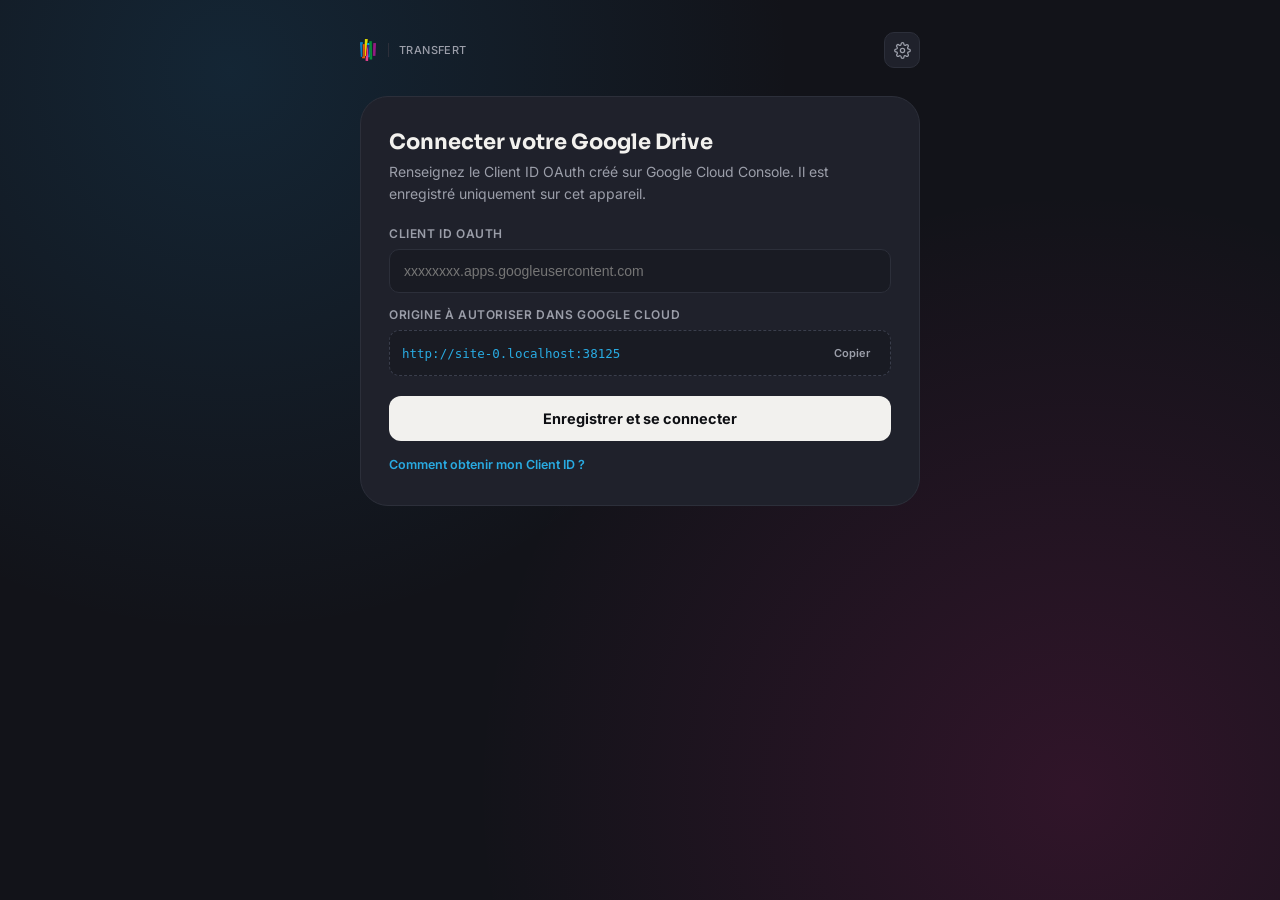
==== index.html @ 51f4dad7 "Rename estimprim-transfert.html to index.html" ====
<!DOCTYPE html>
<html lang="fr">
<head>
<meta charset="UTF-8">
<meta name="viewport" content="width=device-width, initial-scale=1.0">
<title>Transfert ESTIMPRIM</title>
<link rel="preconnect" href="https://fonts.googleapis.com">
<link href="https://fonts.googleapis.com/css2?family=Sora:wght@400;600;700;800&family=Inter:wght@400;500;600&display=swap" rel="stylesheet">
<script src="https://accounts.google.com/gsi/client" async defer></script>
<style>
  :root{
    --bg: #121319;
    --bg-soft: #191b23;
    --panel: #1f212b;
    --line: #2c2f3a;
    --text: #f2f1ee;
    --text-dim: #9b9ea9;
    --ink-blue: #1e88c7;
    --ink-orange: #e8720c;
    --ink-yellow: #e8d400;
    --ink-navy: #2b2e7a;
    --ink-green: #1e8449;
    --ink-cyan: #29abe2;
    --ink-pink: #e91e8c;
    --ink-purple: #8e1f8e;
    --radius-lg: 28px;
    --radius-md: 16px;
  }

  *{ box-sizing:border-box; }

  html,body{
    margin:0;
    min-height:100%;
    background:
      radial-gradient(circle at 18% 8%, rgba(30,136,199,0.16), transparent 42%),
      radial-gradient(circle at 84% 88%, rgba(233,30,140,0.14), transparent 45%),
      var(--bg);
    color:var(--text);
    font-family:'Inter', -apple-system, sans-serif;
    -webkit-font-smoothing:antialiased;
  }

  h1,h2,h3,.display{ font-family:'Sora', sans-serif; }

  button{ font-family:inherit; }

  ::selection{ background:var(--ink-cyan); color:#0b0b0f; }

  :focus-visible{
    outline:2px solid var(--ink-cyan);
    outline-offset:3px;
    border-radius:6px;
  }

  .wrap{
    min-height:100vh;
    display:flex;
    flex-direction:column;
    align-items:center;
    padding:32px 20px 60px;
  }

  .topbar{
    width:100%;
    max-width:560px;
    display:flex;
    align-items:center;
    justify-content:space-between;
    margin-bottom:28px;
  }

  .brand{
    display:flex;
    align-items:center;
    gap:10px;
    font-family:'Sora', sans-serif;
    font-weight:700;
    font-size:15px;
    letter-spacing:0.02em;
    color:var(--text);
  }
  .brand img{ height:22px; width:auto; display:block; }
  .brand .tag{
    font-family:'Inter', sans-serif;
    font-weight:500;
    font-size:11px;
    color:var(--text-dim);
    letter-spacing:0.04em;
    text-transform:uppercase;
    border-left:1px solid var(--line);
    padding-left:10px;
    margin-left:2px;
  }

  .iconbtn{
    background:var(--panel);
    border:1px solid var(--line);
    color:var(--text-dim);
    width:36px;
    height:36px;
    border-radius:10px;
    display:flex;
    align-items:center;
    justify-content:center;
    cursor:pointer;
    transition:border-color .15s, color .15s;
  }
  .iconbtn:hover{ color:var(--text); border-color:#454957; }
  .iconbtn svg{ width:17px; height:17px; }

  .screen{
    width:100%;
    max-width:560px;
    display:none;
    flex-direction:column;
    align-items:center;
    animation:rise .45s ease both;
  }
  .screen.active{ display:flex; }

  @keyframes rise{
    from{ opacity:0; transform:translateY(10px); }
    to{ opacity:1; transform:translateY(0); }
  }

  /* ---------- Setup screen ---------- */
  .setup-card{
    width:100%;
    background:var(--panel);
    border:1px solid var(--line);
    border-radius:var(--radius-lg);
    padding:32px 28px;
  }
  .setup-card h1{
    font-size:21px;
    margin:0 0 6px;
    font-weight:700;
  }
  .setup-card p{
    color:var(--text-dim);
    font-size:14px;
    line-height:1.55;
    margin:0 0 22px;
  }
  .field-label{
    display:block;
    font-size:12px;
    font-weight:600;
    color:var(--text-dim);
    text-transform:uppercase;
    letter-spacing:0.05em;
    margin-bottom:8px;
  }
  .field-input{
    width:100%;
    background:var(--bg-soft);
    border:1px solid var(--line);
    color:var(--text);
    font-size:14px;
    padding:13px 14px;
    border-radius:10px;
    margin-bottom:14px;
  }
  .origin-box{
    display:flex;
    align-items:center;
    gap:8px;
    background:var(--bg-soft);
    border:1px dashed #3a3e4c;
    border-radius:10px;
    padding:11px 12px;
    margin-bottom:20px;
  }
  .origin-box code{
    flex:1;
    font-size:12.5px;
    color:var(--ink-cyan);
    overflow-x:auto;
    white-space:nowrap;
  }
  .origin-box button{
    background:none;
    border:none;
    color:var(--text-dim);
    cursor:pointer;
    font-size:11px;
    font-weight:600;
    padding:4px 8px;
  }
  .origin-box button:hover{ color:var(--text); }

  .btn-primary{
    width:100%;
    background:var(--text);
    color:#0e0f13;
    border:none;
    padding:14px 18px;
    border-radius:12px;
    font-size:14.5px;
    font-weight:700;
    cursor:pointer;
    transition:opacity .15s, transform .15s;
  }
  .btn-primary:hover{ opacity:.88; }
  .btn-primary:active{ transform:scale(0.98); }
  .btn-primary:disabled{ opacity:.4; cursor:not-allowed; }

  .helper-toggle{
    background:none;
    border:none;
    color:var(--ink-cyan);
    font-size:12.5px;
    font-weight:600;
    cursor:pointer;
    padding:0;
    margin-top:16px;
  }

  .steps{
    margin-top:16px;
    padding-top:16px;
    border-top:1px solid var(--line);
    display:none;
  }
  .steps.open{ display:block; }
  .steps ol{ margin:0; padding-left:18px; }
  .steps li{
    font-size:13px;
    color:var(--text-dim);
    line-height:1.6;
    margin-bottom:10px;
  }
  .steps li b{ color:var(--text); }
  .steps a{ color:var(--ink-cyan); }

  /* ---------- App screen ---------- */
  .app-top{
    width:100%;
    display:flex;
    justify-content:flex-end;
    margin-bottom:6px;
  }
  .account-chip{
    font-size:12px;
    color:var(--text-dim);
    display:flex;
    align-items:center;
    gap:8px;
  }
  .account-chip button{
    background:none;
    border:none;
    color:#6d707c;
    text-decoration:underline;
    cursor:pointer;
    font-size:12px;
  }
  .account-chip button:hover{ color:var(--text); }

  .stage{
    display:flex;
    flex-direction:column;
    align-items:center;
    width:100%;
    padding:26px 0 8px;
  }

  .ring-wrap{
    --progress: 0;
    position:relative;
    width:228px;
    height:228px;
    margin-bottom:26px;
  }

  .ring-track, .ring-fill{
    position:absolute;
    inset:0;
    border-radius:50%;
    background: conic-gradient(from -90deg,
      var(--ink-blue) 0deg, var(--ink-orange) 45deg, var(--ink-yellow) 90deg,
      var(--ink-navy) 135deg, var(--ink-green) 180deg, var(--ink-cyan) 225deg,
      var(--ink-pink) 270deg, var(--ink-purple) 315deg, var(--ink-blue) 360deg);
  }
  .ring-track{ opacity:0.13; }
  .ring-fill{
    -webkit-mask-image: conic-gradient(from -90deg, #000 calc(var(--progress) * 3.6deg), transparent calc(var(--progress) * 3.6deg));
            mask-image: conic-gradient(from -90deg, #000 calc(var(--progress) * 3.6deg), transparent calc(var(--progress) * 3.6deg));
    transition: --progress .25s linear;
  }
  @property --progress{
    syntax: '<number>';
    inherits: true;
    initial-value: 0;
  }

  .drop-circle{
    position:absolute;
    inset:14px;
    border-radius:50%;
    background:#ffffff;
    display:flex;
    flex-direction:column;
    align-items:center;
    justify-content:center;
    cursor:pointer;
    box-shadow: 0 10px 34px rgba(0,0,0,0.35), inset 0 0 0 1px rgba(0,0,0,0.04);
    transition: transform .18s ease;
  }
  .drop-circle:hover{ transform:scale(1.015); }
  .drop-circle.dragover{ transform:scale(1.04); }
  .drop-circle img{
    width:58%;
    max-width:120px;
    height:auto;
    display:block;
    pointer-events:none;
  }
  .drop-hint{
    margin-top:10px;
    font-size:10.5px;
    font-weight:600;
    letter-spacing:0.04em;
    text-transform:uppercase;
    color:#9a9a9a;
    pointer-events:none;
  }

  .pct-badge{
    position:absolute;
    bottom:8px;
    right:8px;
    background:var(--bg);
    border:3px solid var(--panel);
    color:var(--text);
    font-family:'Sora', sans-serif;
    font-weight:700;
    font-size:13px;
    width:46px;
    height:46px;
    border-radius:50%;
    display:none;
    align-items:center;
    justify-content:center;
  }
  .stage.uploading .pct-badge{ display:flex; }

  .check-badge{
    position:absolute;
    bottom:8px;
    right:8px;
    background:var(--ink-green);
    border:3px solid var(--panel);
    width:46px;
    height:46px;
    border-radius:50%;
    display:none;
    align-items:center;
    justify-content:center;
  }
  .check-badge svg{ width:20px; height:20px; }
  .stage.done .check-badge{ display:flex; }

  input[type=file]{ display:none; }

  .stage-title{
    font-size:19px;
    font-weight:700;
    margin:0 0 6px;
    text-align:center;
  }
  .stage-sub{
    font-size:13.5px;
    color:var(--text-dim);
    text-align:center;
    margin:0 0 4px;
    max-width:380px;
    line-height:1.5;
  }

  .filelist{
    width:100%;
    margin-top:18px;
    display:flex;
    flex-direction:column;
    gap:6px;
  }
  .filelist .row{
    display:flex;
    align-items:center;
    justify-content:space-between;
    background:var(--panel);
    border:1px solid var(--line);
    border-radius:10px;
    padding:9px 13px;
    font-size:12.5px;
  }
  .filelist .row .name{
    color:var(--text);
    overflow:hidden;
    text-overflow:ellipsis;
    white-space:nowrap;
    max-width:70%;
  }
  .filelist .row .size{ color:var(--text-dim); }
  .filelist .row .status{ color:var(--ink-cyan); font-weight:600; font-size:11px; }
  .filelist .row.ok .status{ color:var(--ink-green); }

  /* result */
  .result-card{
    width:100%;
    background:var(--panel);
    border:1px solid var(--line);
    border-radius:var(--radius-lg);
    padding:22px;
    margin-top:22px;
  }
  .link-row{
    display:flex;
    gap:8px;
    margin-top:14px;
  }
  .link-row input{
    flex:1;
    background:var(--bg-soft);
    border:1px solid var(--line);
    color:var(--text);
    font-size:12.5px;
    padding:11px 12px;
    border-radius:10px;
  }
  .link-row button{
    background:var(--text);
    color:#0e0f13;
    border:none;
    padding:0 18px;
    border-radius:10px;
    font-weight:700;
    font-size:12.5px;
    cursor:pointer;
    white-space:nowrap;
  }
  .link-row button:hover{ opacity:.88; }

  .again-btn{
    margin-top:18px;
    width:100%;
    background:none;
    border:1px solid var(--line);
    color:var(--text);
    padding:13px;
    border-radius:12px;
    font-size:13.5px;
    font-weight:600;
    cursor:pointer;
  }
  .again-btn:hover{ border-color:#454957; }

  /* history */
  .history{
    width:100%;
    margin-top:30px;
  }
  .history h3{
    font-size:11px;
    text-transform:uppercase;
    letter-spacing:0.06em;
    color:var(--text-dim);
    font-weight:600;
    margin:0 0 10px;
  }
  .history .row{
    display:flex;
    align-items:center;
    justify-content:space-between;
    padding:10px 0;
    border-top:1px solid var(--line);
    font-size:12.5px;
    gap:10px;
  }
  .history .row .meta{ color:var(--text-dim); font-size:11px; }
  .history .row a{
    color:var(--ink-cyan);
    text-decoration:none;
    font-weight:600;
    font-size:12px;
    flex-shrink:0;
  }
  .history .row a:hover{ text-decoration:underline; }
  .history .row .hname{
    overflow:hidden;
    text-overflow:ellipsis;
    white-space:nowrap;
  }

  .status-line{
    display:flex;
    align-items:center;
    gap:8px;
    font-size:12.5px;
    color:var(--text-dim);
    margin-top:14px;
  }
  .status-line .dot{
    width:6px; height:6px; border-radius:50%;
    background:var(--ink-orange);
    animation:pulse 1.1s ease-in-out infinite;
  }
  @keyframes pulse{ 0%,100%{opacity:.3;} 50%{opacity:1;} }

  .error-box{
    width:100%;
    background:rgba(233,30,140,0.08);
    border:1px solid rgba(233,30,140,0.35);
    color:#ff9fce;
    font-size:12.5px;
    padding:12px 14px;
    border-radius:10px;
    margin-top:14px;
    line-height:1.5;
    display:none;
  }
  .error-box.show{ display:block; }

  @media (max-width: 420px){
    .ring-wrap{ width:190px; height:190px; }
  }

  @media (prefers-reduced-motion: reduce){
    *{ animation-duration:0.001ms !important; transition-duration:0.001ms !important; }
  }
</style>
</head>
<body>

<div class="wrap">

  <div class="topbar">
    <div class="brand">
      <img src="[data-uri]" alt="estIMPRIM">
      <span class="tag">Transfert</span>
    </div>
    <button class="iconbtn" id="settingsBtn" title="Réglages" aria-label="Réglages">
      <svg viewBox="0 0 24 24" fill="none" stroke="currentColor" stroke-width="1.8"><circle cx="12" cy="12" r="3"/><path d="M19.4 15a1.65 1.65 0 0 0 .33 1.82l.06.06a2 2 0 1 1-2.83 2.83l-.06-.06a1.65 1.65 0 0 0-1.82-.33 1.65 1.65 0 0 0-1 1.51V21a2 2 0 0 1-4 0v-.09A1.65 1.65 0 0 0 9 19.4a1.65 1.65 0 0 0-1.82.33l-.06.06a2 2 0 1 1-2.83-2.83l.06-.06a1.65 1.65 0 0 0 .33-1.82 1.65 1.65 0 0 0-1.51-1H3a2 2 0 0 1 0-4h.09A1.65 1.65 0 0 0 4.6 9a1.65 1.65 0 0 0-.33-1.82l-.06-.06a2 2 0 1 1 2.83-2.83l.06.06a1.65 1.65 0 0 0 1.82.33H9a1.65 1.65 0 0 0 1-1.51V3a2 2 0 0 1 4 0v.09a1.65 1.65 0 0 0 1 1.51 1.65 1.65 0 0 0 1.82-.33l.06-.06a2 2 0 1 1 2.83 2.83l-.06.06a1.65 1.65 0 0 0-.33 1.82V9a1.65 1.65 0 0 0 1.51 1H21a2 2 0 0 1 0 4h-.09a1.65 1.65 0 0 0-1.51 1z"/></svg>
    </button>
  </div>

  <!-- SETUP SCREEN -->
  <div class="screen" id="setupScreen">
    <div class="setup-card">
      <h1>Connecter votre Google Drive</h1>
      <p>Renseignez le Client ID OAuth créé sur Google Cloud Console. Il est enregistré uniquement sur cet appareil.</p>

      <label class="field-label" for="clientIdInput">Client ID OAuth</label>
      <input class="field-input" id="clientIdInput" type="text" placeholder="xxxxxxxx.apps.googleusercontent.com" autocomplete="off" spellcheck="false">

      <label class="field-label">Origine à autoriser dans Google Cloud</label>
      <div class="origin-box">
        <code id="originCode">—</code>
        <button id="copyOrigin" type="button">Copier</button>
      </div>

      <button class="btn-primary" id="saveClientId">Enregistrer et se connecter</button>
      <div class="error-box" id="setupError"></div>

      <button class="helper-toggle" id="toggleSteps">Comment obtenir mon Client ID ?</button>
      <div class="steps" id="stepsBox">
        <ol>
          <li><b>Créer un projet</b> — sur <a href="https://console.cloud.google.com" target="_blank" rel="noopener">console.cloud.google.com</a>, nouveau projet.</li>
          <li><b>Activer l'API</b> — API et services → Bibliothèque → « Google Drive API » → Activer.</li>
          <li><b>Écran de consentement OAuth</b> — Externe, votre nom et email, ajoutez votre adresse en utilisateur test.</li>
          <li><b>Identifiants</b> — Créer des identifiants → ID client OAuth → Application Web → collez l'origine ci-dessus dans « Origines JavaScript autorisées ».</li>
          <li><b>Copier le Client ID</b> obtenu et le coller ci-dessus.</li>
        </ol>
      </div>
    </div>
  </div>

  <!-- APP SCREEN -->
  <div class="screen" id="appScreen">
    <div class="app-top">
      <div class="account-chip">
        <span id="accountEmail">Connecté</span>
        <button id="disconnectBtn" type="button">changer de compte</button>
      </div>
    </div>

    <div class="stage" id="stage">
      <div class="ring-wrap" id="ringWrap">
        <div class="ring-track"></div>
        <div class="ring-fill" id="ringFill"></div>
        <div class="drop-circle" id="dropCircle" tabindex="0" role="button" aria-label="Déposer ou choisir des fichiers à transférer">
          <img src="[data-uri]" alt="">
          <div class="drop-hint" id="dropHint">Déposer des fichiers</div>
        </div>
        <div class="pct-badge" id="pctBadge">0%</div>
        <div class="check-badge" id="checkBadge">
          <svg viewBox="0 0 24 24" fill="none" stroke="white" stroke-width="3" stroke-linecap="round" stroke-linejoin="round"><polyline points="20 6 9 17 4 12"/></svg>
        </div>
      </div>
      <input type="file" id="fileInput" multiple>

      <h1 class="stage-title" id="stageTitle">Envoyer des fichiers</h1>
      <p class="stage-sub" id="stageSub">Glissez vos fichiers sur le cercle, ou cliquez pour les choisir. Ils partent directement sur votre Drive.</p>

      <div class="status-line" id="statusLine" style="display:none;">
        <span class="dot"></span><span id="statusText">Préparation du dossier de transfert…</span>
      </div>

      <div class="filelist" id="fileList"></div>
      <div class="error-box" id="appError"></div>

      <div class="result-card" id="resultCard" style="display:none;">
        <div class="field-label">Lien à partager</div>
        <div class="link-row">
          <input type="text" id="resultLink" readonly>
          <button id="copyLink" type="button">Copier</button>
        </div>
      </div>

      <button class="again-btn" id="againBtn" style="display:none;">Nouveau transfert</button>
    </div>

    <div class="history" id="history" style="display:none;">
      <h3>Transferts récents</h3>
      <div id="historyList"></div>
    </div>
  </div>

</div>

<script>
(function(){
  "use strict";

  const SCOPE = "https://www.googleapis.com/auth/drive.file";
  const STORAGE_KEY_CLIENT = "estimprim-client-id";
  const STORAGE_KEY_ROOT_FOLDER = "estimprim-root-folder-id";
  const HISTORY_PREFIX = "estimprim-transfer:";

  let clientId = null;
  let tokenClient = null;
  let accessToken = null;
  let rootFolderId = null;
  let currentFiles = [];

  const el = (id) => document.getElementById(id);

  const setupScreen = el("setupScreen");
  const appScreen = el("appScreen");
  const clientIdInput = el("clientIdInput");
  const originCode = el("originCode");
  const setupError = el("setupError");
  const stage = el("stage");
  const dropCircle = el("dropCircle");
  const fileInput = el("fileInput");
  const ringFill = el("ringFill");
  const pctBadge = el("pctBadge");
  const checkBadge = el("checkBadge");
  const stageTitle = el("stageTitle");
  const stageSub = el("stageSub");
  const statusLine = el("statusLine");
  const statusText = el("statusText");
  const fileListEl = el("fileList");
  const appError = el("appError");
  const resultCard = el("resultCard");
  const resultLink = el("resultLink");
  const againBtn = el("againBtn");
  const historyBox = el("history");
  const historyList = el("historyList");
  const accountEmail = el("accountEmail");

  originCode.textContent = window.location.origin;

  el("copyOrigin").addEventListener("click", () => {
    navigator.clipboard.writeText(window.location.origin).catch(()=>{});
    el("copyOrigin").textContent = "Copié";
    setTimeout(()=> el("copyOrigin").textContent = "Copier", 1400);
  });

  el("toggleSteps").addEventListener("click", () => {
    el("stepsBox").classList.toggle("open");
  });

  el("settingsBtn").addEventListener("click", () => {
    showSetup(true);
  });

  function showSetup(prefill){
    appScreen.classList.remove("active");
    setupScreen.classList.add("active");
    if (prefill && clientId) clientIdInput.value = clientId;
  }

  function showApp(){
    setupScreen.classList.remove("active");
    appScreen.classList.add("active");
  }

  function showSetupError(msg){
    setupError.textContent = msg;
    setupError.classList.add("show");
  }
  function showAppError(msg){
    appError.textContent = msg;
    appError.classList.add("show");
  }
  function clearAppError(){
    appError.classList.remove("show");
    appError.textContent = "";
  }

  // ---------- storage helpers ----------
  async function loadClientId(){
    try{
      const res = await window.storage.get(STORAGE_KEY_CLIENT, false);
      return res ? res.value : null;
    }catch(e){ return null; }
  }
  async function saveClientId(id){
    try{ await window.storage.set(STORAGE_KEY_CLIENT, id, false); }catch(e){}
  }
  async function loadRootFolderId(){
    try{
      const res = await window.storage.get(STORAGE_KEY_ROOT_FOLDER, false);
      return res ? res.value : null;
    }catch(e){ return null; }
  }
  async function saveRootFolderId(id){
    try{ await window.storage.set(STORAGE_KEY_ROOT_FOLDER, id, false); }catch(e){}
  }
  async function saveHistoryEntry(entry){
    try{
      const key = HISTORY_PREFIX + Date.now();
      await window.storage.set(key, JSON.stringify(entry), false);
    }catch(e){}
  }
  async function loadHistory(){
    try{
      const res = await window.storage.list(HISTORY_PREFIX, false);
      if (!res || !res.keys || !res.keys.length) return [];
      const keys = res.keys.slice().sort().reverse().slice(0, 6);
      const items = [];
      for (const k of keys){
        try{
          const r = await window.storage.get(k, false);
          if (r) items.push(JSON.parse(r.value));
        }catch(e){}
      }
      return items;
    }catch(e){ return []; }
  }

  function renderHistory(items){
    if (!items.length){ historyBox.style.display = "none"; return; }
    historyBox.style.display = "block";
    historyList.innerHTML = "";
    items.forEach(item => {
      const row = document.createElement("div");
      row.className = "row";
      row.innerHTML = `
        <div class="hname">
          <div>${escapeHtml(item.label || "Transfert")}</div>
          <div class="meta">${escapeHtml(item.date || "")} · ${item.count || 0} fichier(s)</div>
        </div>
        <a href="${escapeAttr(item.link)}" target="_blank" rel="noopener">Ouvrir</a>
      `;
      historyList.appendChild(row);
    });
  }

  function escapeHtml(s){
    return String(s).replace(/[&<>"']/g, c => ({"&":"&amp;","<":"&lt;",">":"&gt;",'"':"&quot;","'":"&#39;"}[c]));
  }
  function escapeAttr(s){ return escapeHtml(s); }

  // ---------- Google auth ----------
  function initTokenClient(){
    tokenClient = google.accounts.oauth2.initTokenClient({
      client_id: clientId,
      scope: SCOPE,
      callback: (resp) => {
        if (resp.error){
          showSetupError("Connexion refusée : " + resp.error);
          return;
        }
        accessToken = resp.access_token;
        showApp();
        accountEmail.textContent = "Connecté à Google Drive";
        boot();
      }
    });
  }

  el("saveClientId").addEventListener("click", async () => {
    const val = clientIdInput.value.trim();
    setupError.classList.remove("show");
    if (!val || !val.includes(".apps.googleusercontent.com")){
      showSetupError("Merci de coller un Client ID Google valide (se terminant par .apps.googleusercontent.com).");
      return;
    }
    clientId = val;
    await saveClientId(clientId);
    try{
      initTokenClient();
      tokenClient.requestAccessToken({ prompt: accessToken ? "" : "consent" });
    }catch(e){
      showSetupError("Impossible d'initialiser la connexion Google. Vérifiez le Client ID et l'origine autorisée.");
    }
  });

  el("disconnectBtn").addEventListener("click", () => {
    if (accessToken){
      try{ google.accounts.oauth2.revoke(accessToken, () => {}); }catch(e){}
    }
    accessToken = null;
    resetStage();
    showSetup(true);
  });

  // ---------- Drive API ----------
  async function driveFetch(url, options){
    options = options || {};
    options.headers = Object.assign({}, options.headers, {
      "Authorization": "Bearer " + accessToken
    });
    const res = await fetch(url, options);
    if (!res.ok){
      const text = await res.text().catch(()=> "");
      throw new Error("Erreur Drive (" + res.status + ") " + text.slice(0,180));
    }
    return res;
  }

  async function ensureRootFolder(){
    if (rootFolderId) return rootFolderId;
    const cached = await loadRootFolderId();
    if (cached){
      rootFolderId = cached;
      return rootFolderId;
    }
    const q = encodeURIComponent("name='Transferts ESTIMPRIM' and mimeType='application/vnd.google-apps.folder' and trashed=false");
    const searchRes = await driveFetch(`https://www.googleapis.com/drive/v3/files?q=${q}&fields=files(id,name)`);
    const searchJson = await searchRes.json();
    if (searchJson.files && searchJson.files.length){
      rootFolderId = searchJson.files[0].id;
    } else {
      const createRes = await driveFetch("https://www.googleapis.com/drive/v3/files", {
        method: "POST",
        headers: { "Content-Type": "application/json" },
        body: JSON.stringify({ name: "Transferts ESTIMPRIM", mimeType: "application/vnd.google-apps.folder" })
      });
      const createJson = await createRes.json();
      rootFolderId = createJson.id;
    }
    await saveRootFolderId(rootFolderId);
    return rootFolderId;
  }

  async function createTransferFolder(){
    const parent = await ensureRootFolder();
    const now = new Date();
    const label = now.toLocaleDateString("fr-FR", {day:"2-digit",month:"2-digit",year:"numeric"}) +
                  " " + now.toLocaleTimeString("fr-FR", {hour:"2-digit",minute:"2-digit"});
    const name = "Transfert " + label;
    const res = await driveFetch("https://www.googleapis.com/drive/v3/files", {
      method: "POST",
      headers: { "Content-Type": "application/json" },
      body: JSON.stringify({ name, mimeType: "application/vnd.google-apps.folder", parents: [parent] })
    });
    const json = await res.json();
    return { id: json.id, label };
  }

  function uploadFileWithProgress(file, folderId, onProgress){
    return new Promise((resolve, reject) => {
      const metadata = { name: file.name, parents: [folderId] };
      const boundary = "estimprim-" + Math.random().toString(36).slice(2);
      const delimiter = "\r\n--" + boundary + "\r\n";
      const closeDelim = "\r\n--" + boundary + "--";

      const reader = new FileReader();
      reader.onload = function(){
        const base64Data = btoa(
          new Uint8Array(reader.result).reduce((acc, byte) => acc + String.fromCharCode(byte), "")
        );
        const body =
          delimiter +
          "Content-Type: application/json; charset=UTF-8\r\n\r\n" +
          JSON.stringify(metadata) +
          delimiter +
          "Content-Type: " + (file.type || "application/octet-stream") + "\r\n" +
          "Content-Transfer-Encoding: base64\r\n\r\n" +
          base64Data +
          closeDelim;

        const xhr = new XMLHttpRequest();
        xhr.open("POST", "https://www.googleapis.com/upload/drive/v3/files?uploadType=multipart&fields=id,name");
        xhr.setRequestHeader("Authorization", "Bearer " + accessToken);
        xhr.setRequestHeader("Content-Type", "multipart/related; boundary=" + boundary);
        xhr.upload.onprogress = (e) => {
          if (e.lengthComputable) onProgress(e.loaded / e.total);
        };
        xhr.onload = () => {
          if (xhr.status >= 200 && xhr.status < 300){
            resolve(JSON.parse(xhr.responseText));
          } else {
            reject(new Error("Échec de l'envoi de " + file.name + " (" + xhr.status + ")"));
          }
        };
        xhr.onerror = () => reject(new Error("Erreur réseau pendant l'envoi de " + file.name));
        xhr.send(body);
      };
      reader.onerror = () => reject(new Error("Impossible de lire " + file.name));
      reader.readAsArrayBuffer(file);
    });
  }

  async function shareFolder(folderId){
    await driveFetch(`https://www.googleapis.com/drive/v3/files/${folderId}/permissions`, {
      method: "POST",
      headers: { "Content-Type": "application/json" },
      body: JSON.stringify({ role: "reader", type: "anyone" })
    });
    const res = await driveFetch(`https://www.googleapis.com/drive/v3/files/${folderId}?fields=webViewLink`);
    const json = await res.json();
    return json.webViewLink || `https://drive.google.com/drive/folders/${folderId}`;
  }

  // ---------- UI flow ----------
  function setProgress(pct){
    ringFill.style.setProperty("--progress", Math.max(0, Math.min(100, pct)));
    pctBadge.textContent = Math.round(pct) + "%";
  }

  function resetStage(){
    currentFiles = [];
    stage.classList.remove("uploading", "done");
    setProgress(0);
    stageTitle.textContent = "Envoyer des fichiers";
    stageSub.textContent = "Glissez vos fichiers sur le cercle, ou cliquez pour les choisir. Ils partent directement sur votre Drive.";
    statusLine.style.display = "none";
    fileListEl.innerHTML = "";
    resultCard.style.display = "none";
    againBtn.style.display = "none";
    clearAppError();
    fileInput.value = "";
  }

  async function handleFiles(fileArray){
    if (!fileArray.length) return;
    currentFiles = fileArray;
    clearAppError();
    stage.classList.add("uploading");
    stage.classList.remove("done");
    stageTitle.textContent = "Envoi en cours…";
    stageSub.textContent = fileArray.length + " fichier(s) en route vers votre Drive.";
    statusLine.style.display = "flex";
    statusText.textContent = "Préparation du dossier de transfert…";
    setProgress(0);

    fileListEl.innerHTML = "";
    const rows = fileArray.map(f => {
      const row = document.createElement("div");
      row.className = "row";
      row.innerHTML = `<span class="name">${escapeHtml(f.name)}</span><span class="status">en attente</span>`;
      fileListEl.appendChild(row);
      return row;
    });

    try{
      const folder = await createTransferFolder();
      statusText.textContent = "Envoi des fichiers…";

      let totalDone = 0;
      for (let i = 0; i < fileArray.length; i++){
        const file = fileArray[i];
        rows[i].querySelector(".status").textContent = "envoi…";
        await uploadFileWithProgress(file, folder.id, (frac) => {
          const overall = ((totalDone + frac) / fileArray.length) * 100;
          setProgress(overall);
        });
        totalDone += 1;
        rows[i].classList.add("ok");
        rows[i].querySelector(".status").textContent = "envoyé";
        setProgress((totalDone / fileArray.length) * 100);
      }

      statusText.textContent = "Génération du lien de partage…";
      const link = await shareFolder(folder.id);

      setProgress(100);
      stage.classList.remove("uploading");
      stage.classList.add("done");
      stageTitle.textContent = "Transfert prêt";
      stageSub.textContent = fileArray.length + " fichier(s) envoyé(s) sur votre Drive.";
      statusLine.style.display = "none";

      resultLink.value = link;
      resultCard.style.display = "block";
      againBtn.style.display = "block";

      await saveHistoryEntry({
        label: folder.label,
        date: new Date().toLocaleString("fr-FR"),
        count: fileArray.length,
        link
      });
      renderHistory(await loadHistory());

    }catch(err){
      stage.classList.remove("uploading");
      statusLine.style.display = "none";
      showAppError(err.message || "Une erreur est survenue pendant le transfert.");
      stageTitle.textContent = "Échec de l'envoi";
      stageSub.textContent = "Vérifiez votre connexion et réessayez.";
      againBtn.style.display = "block";
    }
  }

  el("copyLink").addEventListener("click", () => {
    resultLink.select();
    navigator.clipboard.writeText(resultLink.value).catch(()=>{});
    el("copyLink").textContent = "Copié";
    setTimeout(()=> el("copyLink").textContent = "Copier", 1400);
  });

  againBtn.addEventListener("click", resetStage);

  dropCircle.addEventListener("click", () => fileInput.click());
  dropCircle.addEventListener("keydown", (e) => {
    if (e.key === "Enter" || e.key === " "){ e.preventDefault(); fileInput.click(); }
  });
  fileInput.addEventListener("change", (e) => {
    handleFiles(Array.from(e.target.files));
  });

  ["dragenter","dragover"].forEach(evt => {
    dropCircle.addEventListener(evt, (e) => {
      e.preventDefault(); e.stopPropagation();
      dropCircle.classList.add("dragover");
    });
  });
  ["dragleave","drop"].forEach(evt => {
    dropCircle.addEventListener(evt, (e) => {
      e.preventDefault(); e.stopPropagation();
      dropCircle.classList.remove("dragover");
    });
  });
  dropCircle.addEventListener("drop", (e) => {
    const files = Array.from(e.dataTransfer.files || []);
    handleFiles(files);
  });

  async function boot(){
    renderHistory(await loadHistory());
  }

  // ---------- init ----------
  (async function init(){
    clientId = await loadClientId();
    if (clientIdInput) clientIdInput.value = clientId || "";
    if (!clientId){
      showSetup(false);
      return;
    }
    try{
      initTokenClient();
      showSetup(false);
      // attempt silent-ish connect (still requires a user gesture in most browsers,
      // so we show a connect state on the setup screen if not yet authorized)
      el("saveClientId").textContent = "Se connecter à Google Drive";
    }catch(e){
      showSetup(false);
    }
  })();

})();
</script>
</body>
</html>
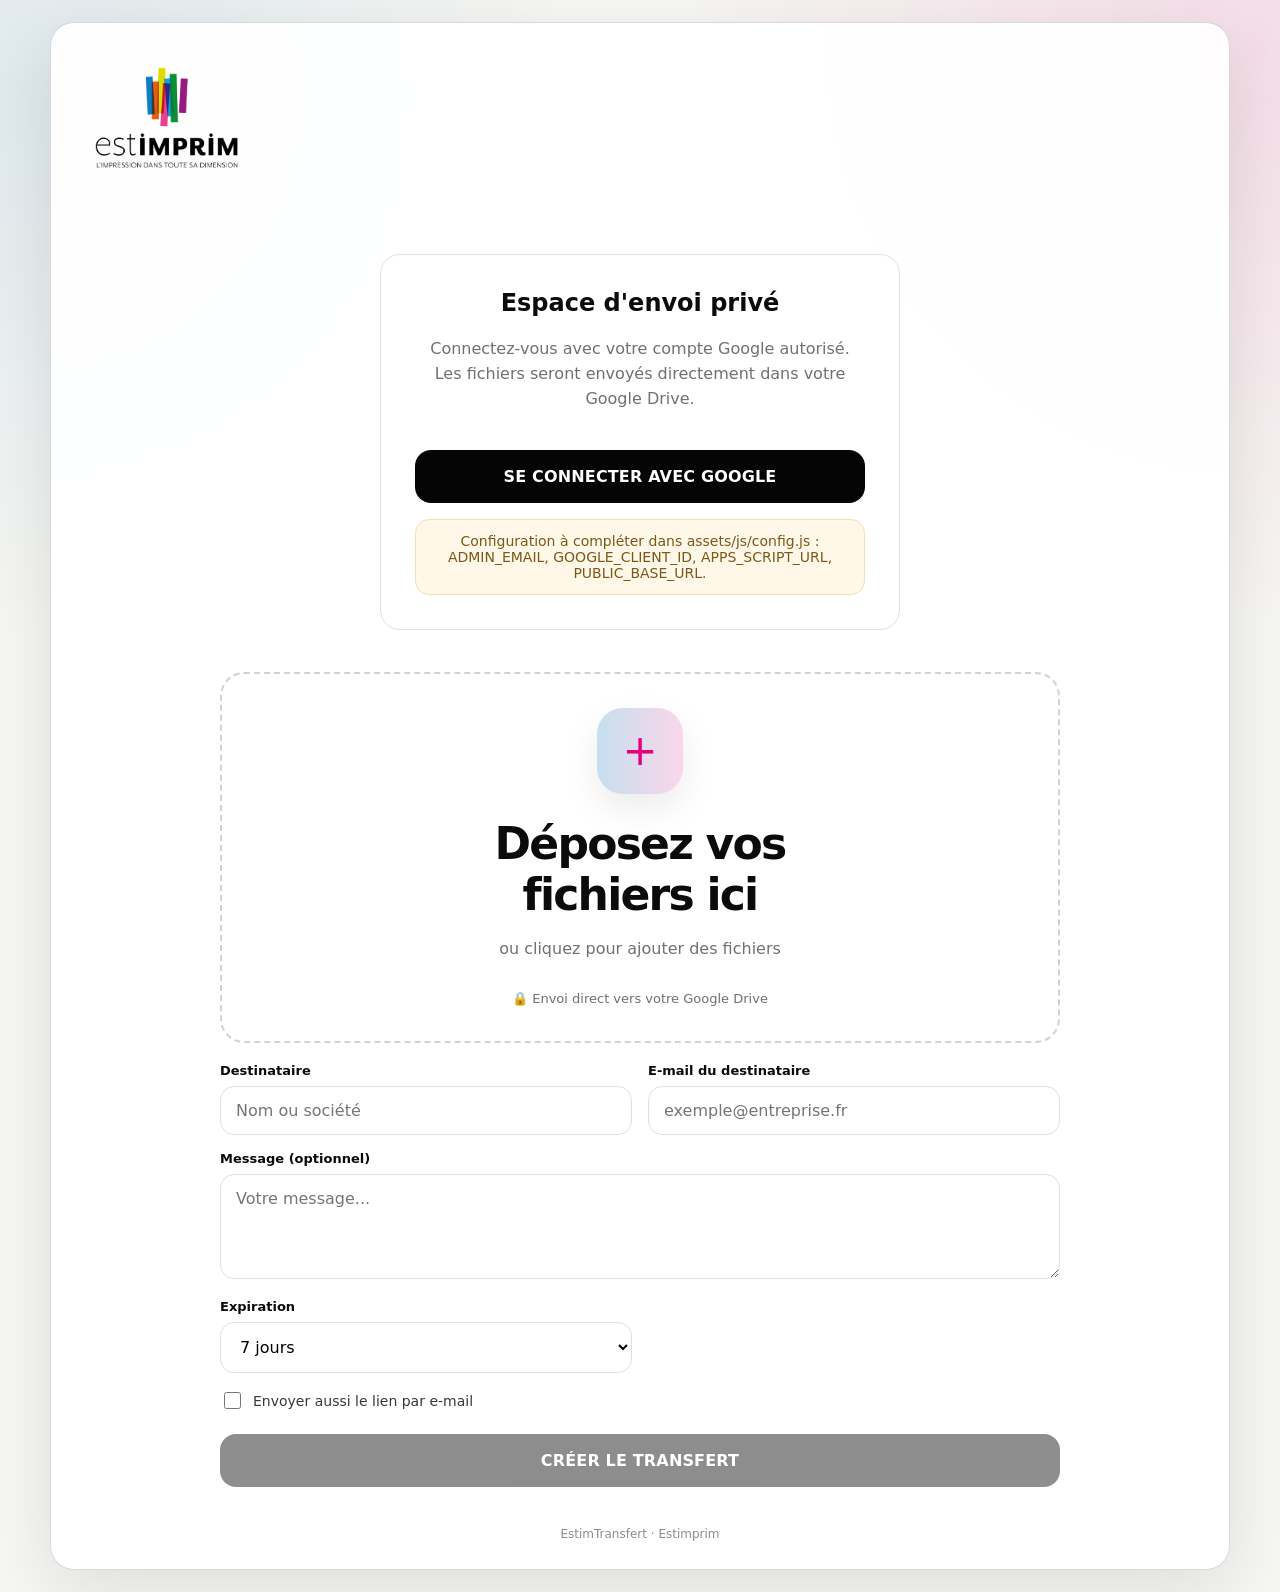
==== commit 035e0aa9: "Add files via upload" ====
--- a/index.html
+++ b/index.html
@@ -1,1082 +1,113 @@
-<!DOCTYPE html>
+<!doctype html>
 <html lang="fr">
 <head>
-<meta charset="UTF-8">
-<meta name="viewport" content="width=device-width, initial-scale=1.0">
-<title>Transfert ESTIMPRIM</title>
-<link rel="preconnect" href="https://fonts.googleapis.com">
-<link href="https://fonts.googleapis.com/css2?family=Sora:wght@400;600;700;800&family=Inter:wght@400;500;600&display=swap" rel="stylesheet">
-<script src="https://accounts.google.com/gsi/client" async defer></script>
-<style>
-  :root{
-    --bg: #121319;
-    --bg-soft: #191b23;
-    --panel: #1f212b;
-    --line: #2c2f3a;
-    --text: #f2f1ee;
-    --text-dim: #9b9ea9;
-    --ink-blue: #1e88c7;
-    --ink-orange: #e8720c;
-    --ink-yellow: #e8d400;
-    --ink-navy: #2b2e7a;
-    --ink-green: #1e8449;
-    --ink-cyan: #29abe2;
-    --ink-pink: #e91e8c;
-    --ink-purple: #8e1f8e;
-    --radius-lg: 28px;
-    --radius-md: 16px;
-  }
-
-  *{ box-sizing:border-box; }
-
-  html,body{
-    margin:0;
-    min-height:100%;
-    background:
-      radial-gradient(circle at 18% 8%, rgba(30,136,199,0.16), transparent 42%),
-      radial-gradient(circle at 84% 88%, rgba(233,30,140,0.14), transparent 45%),
-      var(--bg);
-    color:var(--text);
-    font-family:'Inter', -apple-system, sans-serif;
-    -webkit-font-smoothing:antialiased;
-  }
-
-  h1,h2,h3,.display{ font-family:'Sora', sans-serif; }
-
-  button{ font-family:inherit; }
-
-  ::selection{ background:var(--ink-cyan); color:#0b0b0f; }
-
-  :focus-visible{
-    outline:2px solid var(--ink-cyan);
-    outline-offset:3px;
-    border-radius:6px;
-  }
-
-  .wrap{
-    min-height:100vh;
-    display:flex;
-    flex-direction:column;
-    align-items:center;
-    padding:32px 20px 60px;
-  }
-
-  .topbar{
-    width:100%;
-    max-width:560px;
-    display:flex;
-    align-items:center;
-    justify-content:space-between;
-    margin-bottom:28px;
-  }
-
-  .brand{
-    display:flex;
-    align-items:center;
-    gap:10px;
-    font-family:'Sora', sans-serif;
-    font-weight:700;
-    font-size:15px;
-    letter-spacing:0.02em;
-    color:var(--text);
-  }
-  .brand img{ height:22px; width:auto; display:block; }
-  .brand .tag{
-    font-family:'Inter', sans-serif;
-    font-weight:500;
-    font-size:11px;
-    color:var(--text-dim);
-    letter-spacing:0.04em;
-    text-transform:uppercase;
-    border-left:1px solid var(--line);
-    padding-left:10px;
-    margin-left:2px;
-  }
-
-  .iconbtn{
-    background:var(--panel);
-    border:1px solid var(--line);
-    color:var(--text-dim);
-    width:36px;
-    height:36px;
-    border-radius:10px;
-    display:flex;
-    align-items:center;
-    justify-content:center;
-    cursor:pointer;
-    transition:border-color .15s, color .15s;
-  }
-  .iconbtn:hover{ color:var(--text); border-color:#454957; }
-  .iconbtn svg{ width:17px; height:17px; }
-
-  .screen{
-    width:100%;
-    max-width:560px;
-    display:none;
-    flex-direction:column;
-    align-items:center;
-    animation:rise .45s ease both;
-  }
-  .screen.active{ display:flex; }
-
-  @keyframes rise{
-    from{ opacity:0; transform:translateY(10px); }
-    to{ opacity:1; transform:translateY(0); }
-  }
-
-  /* ---------- Setup screen ---------- */
-  .setup-card{
-    width:100%;
-    background:var(--panel);
-    border:1px solid var(--line);
-    border-radius:var(--radius-lg);
-    padding:32px 28px;
-  }
-  .setup-card h1{
-    font-size:21px;
-    margin:0 0 6px;
-    font-weight:700;
-  }
-  .setup-card p{
-    color:var(--text-dim);
-    font-size:14px;
-    line-height:1.55;
-    margin:0 0 22px;
-  }
-  .field-label{
-    display:block;
-    font-size:12px;
-    font-weight:600;
-    color:var(--text-dim);
-    text-transform:uppercase;
-    letter-spacing:0.05em;
-    margin-bottom:8px;
-  }
-  .field-input{
-    width:100%;
-    background:var(--bg-soft);
-    border:1px solid var(--line);
-    color:var(--text);
-    font-size:14px;
-    padding:13px 14px;
-    border-radius:10px;
-    margin-bottom:14px;
-  }
-  .origin-box{
-    display:flex;
-    align-items:center;
-    gap:8px;
-    background:var(--bg-soft);
-    border:1px dashed #3a3e4c;
-    border-radius:10px;
-    padding:11px 12px;
-    margin-bottom:20px;
-  }
-  .origin-box code{
-    flex:1;
-    font-size:12.5px;
-    color:var(--ink-cyan);
-    overflow-x:auto;
-    white-space:nowrap;
-  }
-  .origin-box button{
-    background:none;
-    border:none;
-    color:var(--text-dim);
-    cursor:pointer;
-    font-size:11px;
-    font-weight:600;
-    padding:4px 8px;
-  }
-  .origin-box button:hover{ color:var(--text); }
-
-  .btn-primary{
-    width:100%;
-    background:var(--text);
-    color:#0e0f13;
-    border:none;
-    padding:14px 18px;
-    border-radius:12px;
-    font-size:14.5px;
-    font-weight:700;
-    cursor:pointer;
-    transition:opacity .15s, transform .15s;
-  }
-  .btn-primary:hover{ opacity:.88; }
-  .btn-primary:active{ transform:scale(0.98); }
-  .btn-primary:disabled{ opacity:.4; cursor:not-allowed; }
-
-  .helper-toggle{
-    background:none;
-    border:none;
-    color:var(--ink-cyan);
-    font-size:12.5px;
-    font-weight:600;
-    cursor:pointer;
-    padding:0;
-    margin-top:16px;
-  }
-
-  .steps{
-    margin-top:16px;
-    padding-top:16px;
-    border-top:1px solid var(--line);
-    display:none;
-  }
-  .steps.open{ display:block; }
-  .steps ol{ margin:0; padding-left:18px; }
-  .steps li{
-    font-size:13px;
-    color:var(--text-dim);
-    line-height:1.6;
-    margin-bottom:10px;
-  }
-  .steps li b{ color:var(--text); }
-  .steps a{ color:var(--ink-cyan); }
-
-  /* ---------- App screen ---------- */
-  .app-top{
-    width:100%;
-    display:flex;
-    justify-content:flex-end;
-    margin-bottom:6px;
-  }
-  .account-chip{
-    font-size:12px;
-    color:var(--text-dim);
-    display:flex;
-    align-items:center;
-    gap:8px;
-  }
-  .account-chip button{
-    background:none;
-    border:none;
-    color:#6d707c;
-    text-decoration:underline;
-    cursor:pointer;
-    font-size:12px;
-  }
-  .account-chip button:hover{ color:var(--text); }
-
-  .stage{
-    display:flex;
-    flex-direction:column;
-    align-items:center;
-    width:100%;
-    padding:26px 0 8px;
-  }
-
-  .ring-wrap{
-    --progress: 0;
-    position:relative;
-    width:228px;
-    height:228px;
-    margin-bottom:26px;
-  }
-
-  .ring-track, .ring-fill{
-    position:absolute;
-    inset:0;
-    border-radius:50%;
-    background: conic-gradient(from -90deg,
-      var(--ink-blue) 0deg, var(--ink-orange) 45deg, var(--ink-yellow) 90deg,
-      var(--ink-navy) 135deg, var(--ink-green) 180deg, var(--ink-cyan) 225deg,
-      var(--ink-pink) 270deg, var(--ink-purple) 315deg, var(--ink-blue) 360deg);
-  }
-  .ring-track{ opacity:0.13; }
-  .ring-fill{
-    -webkit-mask-image: conic-gradient(from -90deg, #000 calc(var(--progress) * 3.6deg), transparent calc(var(--progress) * 3.6deg));
-            mask-image: conic-gradient(from -90deg, #000 calc(var(--progress) * 3.6deg), transparent calc(var(--progress) * 3.6deg));
-    transition: --progress .25s linear;
-  }
-  @property --progress{
-    syntax: '<number>';
-    inherits: true;
-    initial-value: 0;
-  }
-
-  .drop-circle{
-    position:absolute;
-    inset:14px;
-    border-radius:50%;
-    background:#ffffff;
-    display:flex;
-    flex-direction:column;
-    align-items:center;
-    justify-content:center;
-    cursor:pointer;
-    box-shadow: 0 10px 34px rgba(0,0,0,0.35), inset 0 0 0 1px rgba(0,0,0,0.04);
-    transition: transform .18s ease;
-  }
-  .drop-circle:hover{ transform:scale(1.015); }
-  .drop-circle.dragover{ transform:scale(1.04); }
-  .drop-circle img{
-    width:58%;
-    max-width:120px;
-    height:auto;
-    display:block;
-    pointer-events:none;
-  }
-  .drop-hint{
-    margin-top:10px;
-    font-size:10.5px;
-    font-weight:600;
-    letter-spacing:0.04em;
-    text-transform:uppercase;
-    color:#9a9a9a;
-    pointer-events:none;
-  }
-
-  .pct-badge{
-    position:absolute;
-    bottom:8px;
-    right:8px;
-    background:var(--bg);
-    border:3px solid var(--panel);
-    color:var(--text);
-    font-family:'Sora', sans-serif;
-    font-weight:700;
-    font-size:13px;
-    width:46px;
-    height:46px;
-    border-radius:50%;
-    display:none;
-    align-items:center;
-    justify-content:center;
-  }
-  .stage.uploading .pct-badge{ display:flex; }
-
-  .check-badge{
-    position:absolute;
-    bottom:8px;
-    right:8px;
-    background:var(--ink-green);
-    border:3px solid var(--panel);
-    width:46px;
-    height:46px;
-    border-radius:50%;
-    display:none;
-    align-items:center;
-    justify-content:center;
-  }
-  .check-badge svg{ width:20px; height:20px; }
-  .stage.done .check-badge{ display:flex; }
-
-  input[type=file]{ display:none; }
-
-  .stage-title{
-    font-size:19px;
-    font-weight:700;
-    margin:0 0 6px;
-    text-align:center;
-  }
-  .stage-sub{
-    font-size:13.5px;
-    color:var(--text-dim);
-    text-align:center;
-    margin:0 0 4px;
-    max-width:380px;
-    line-height:1.5;
-  }
-
-  .filelist{
-    width:100%;
-    margin-top:18px;
-    display:flex;
-    flex-direction:column;
-    gap:6px;
-  }
-  .filelist .row{
-    display:flex;
-    align-items:center;
-    justify-content:space-between;
-    background:var(--panel);
-    border:1px solid var(--line);
-    border-radius:10px;
-    padding:9px 13px;
-    font-size:12.5px;
-  }
-  .filelist .row .name{
-    color:var(--text);
-    overflow:hidden;
-    text-overflow:ellipsis;
-    white-space:nowrap;
-    max-width:70%;
-  }
-  .filelist .row .size{ color:var(--text-dim); }
-  .filelist .row .status{ color:var(--ink-cyan); font-weight:600; font-size:11px; }
-  .filelist .row.ok .status{ color:var(--ink-green); }
-
-  /* result */
-  .result-card{
-    width:100%;
-    background:var(--panel);
-    border:1px solid var(--line);
-    border-radius:var(--radius-lg);
-    padding:22px;
-    margin-top:22px;
-  }
-  .link-row{
-    display:flex;
-    gap:8px;
-    margin-top:14px;
-  }
-  .link-row input{
-    flex:1;
-    background:var(--bg-soft);
-    border:1px solid var(--line);
-    color:var(--text);
-    font-size:12.5px;
-    padding:11px 12px;
-    border-radius:10px;
-  }
-  .link-row button{
-    background:var(--text);
-    color:#0e0f13;
-    border:none;
-    padding:0 18px;
-    border-radius:10px;
-    font-weight:700;
-    font-size:12.5px;
-    cursor:pointer;
-    white-space:nowrap;
-  }
-  .link-row button:hover{ opacity:.88; }
-
-  .again-btn{
-    margin-top:18px;
-    width:100%;
-    background:none;
-    border:1px solid var(--line);
-    color:var(--text);
-    padding:13px;
-    border-radius:12px;
-    font-size:13.5px;
-    font-weight:600;
-    cursor:pointer;
-  }
-  .again-btn:hover{ border-color:#454957; }
-
-  /* history */
-  .history{
-    width:100%;
-    margin-top:30px;
-  }
-  .history h3{
-    font-size:11px;
-    text-transform:uppercase;
-    letter-spacing:0.06em;
-    color:var(--text-dim);
-    font-weight:600;
-    margin:0 0 10px;
-  }
-  .history .row{
-    display:flex;
-    align-items:center;
-    justify-content:space-between;
-    padding:10px 0;
-    border-top:1px solid var(--line);
-    font-size:12.5px;
-    gap:10px;
-  }
-  .history .row .meta{ color:var(--text-dim); font-size:11px; }
-  .history .row a{
-    color:var(--ink-cyan);
-    text-decoration:none;
-    font-weight:600;
-    font-size:12px;
-    flex-shrink:0;
-  }
-  .history .row a:hover{ text-decoration:underline; }
-  .history .row .hname{
-    overflow:hidden;
-    text-overflow:ellipsis;
-    white-space:nowrap;
-  }
-
-  .status-line{
-    display:flex;
-    align-items:center;
-    gap:8px;
-    font-size:12.5px;
-    color:var(--text-dim);
-    margin-top:14px;
-  }
-  .status-line .dot{
-    width:6px; height:6px; border-radius:50%;
-    background:var(--ink-orange);
-    animation:pulse 1.1s ease-in-out infinite;
-  }
-  @keyframes pulse{ 0%,100%{opacity:.3;} 50%{opacity:1;} }
-
-  .error-box{
-    width:100%;
-    background:rgba(233,30,140,0.08);
-    border:1px solid rgba(233,30,140,0.35);
-    color:#ff9fce;
-    font-size:12.5px;
-    padding:12px 14px;
-    border-radius:10px;
-    margin-top:14px;
-    line-height:1.5;
-    display:none;
-  }
-  .error-box.show{ display:block; }
-
-  @media (max-width: 420px){
-    .ring-wrap{ width:190px; height:190px; }
-  }
-
-  @media (prefers-reduced-motion: reduce){
-    *{ animation-duration:0.001ms !important; transition-duration:0.001ms !important; }
-  }
-</style>
+  <meta charset="utf-8">
+  <meta name="viewport" content="width=device-width, initial-scale=1">
+  <meta name="robots" content="noindex,nofollow">
+  <title>EstimTransfert — Envoyer</title>
+  <link rel="stylesheet" href="assets/css/style.css">
+  <script src="https://accounts.google.com/gsi/client" async defer></script>
 </head>
 <body>
+  <div class="shell">
+    <main class="app-card">
+      <header class="topbar">
+        <img class="logo" src="assets/img/logo-estimprim.png" alt="Estimprim">
+        <div class="top-actions">
+          <button id="signOutBtn" class="ghost-btn" hidden>Déconnexion</button>
+        </div>
+      </header>
 
-<div class="wrap">
+      <section id="authBox" class="auth-box">
+        <h2>Espace d'envoi privé</h2>
+        <p>Connectez-vous avec votre compte Google autorisé. Les fichiers seront envoyés directement dans votre Google Drive.</p>
+        <button id="signInBtn" class="primary-btn">SE CONNECTER AVEC GOOGLE</button>
+        <div id="authAlert" class="alert"></div>
+      </section>
 
-  <div class="topbar">
-    <div class="brand">
-      <img src="[data-uri]" alt="estIMPRIM">
-      <span class="tag">Transfert</span>
-    </div>
-    <button class="iconbtn" id="settingsBtn" title="Réglages" aria-label="Réglages">
-      <svg viewBox="0 0 24 24" fill="none" stroke="currentColor" stroke-width="1.8"><circle cx="12" cy="12" r="3"/><path d="M19.4 15a1.65 1.65 0 0 0 .33 1.82l.06.06a2 2 0 1 1-2.83 2.83l-.06-.06a1.65 1.65 0 0 0-1.82-.33 1.65 1.65 0 0 0-1 1.51V21a2 2 0 0 1-4 0v-.09A1.65 1.65 0 0 0 9 19.4a1.65 1.65 0 0 0-1.82.33l-.06.06a2 2 0 1 1-2.83-2.83l.06-.06a1.65 1.65 0 0 0 .33-1.82 1.65 1.65 0 0 0-1.51-1H3a2 2 0 0 1 0-4h.09A1.65 1.65 0 0 0 4.6 9a1.65 1.65 0 0 0-.33-1.82l-.06-.06a2 2 0 1 1 2.83-2.83l.06.06a1.65 1.65 0 0 0 1.82.33H9a1.65 1.65 0 0 0 1-1.51V3a2 2 0 0 1 4 0v.09a1.65 1.65 0 0 0 1 1.51 1.65 1.65 0 0 0 1.82-.33l.06-.06a2 2 0 1 1 2.83 2.83l-.06.06a1.65 1.65 0 0 0-.33 1.82V9a1.65 1.65 0 0 0 1.51 1H21a2 2 0 0 1 0 4h-.09a1.65 1.65 0 0 0-1.51 1z"/></svg>
-    </button>
+      <section id="senderApp" class="hero" hidden>
+        <div class="transfer-panel">
+          <div id="formArea">
+            <div id="dropzone" class="dropzone" tabindex="0" role="button" aria-label="Ajouter des fichiers">
+              <div class="drop-center">
+                <div class="plus-orbit">+</div>
+                <h1>Déposez vos fichiers ici</h1>
+                <p>ou cliquez pour ajouter des fichiers</p>
+                <div class="security-note">🔒 Envoi direct vers votre Google Drive</div>
+              </div>
+            </div>
+            <input id="fileInput" class="file-input" type="file" multiple>
+
+            <div id="fileList" class="file-list" hidden></div>
+
+            <div class="form-grid">
+              <div class="field">
+                <label for="recipientName">Destinataire</label>
+                <input id="recipientName" type="text" placeholder="Nom ou société">
+              </div>
+              <div class="field">
+                <label for="recipientEmail">E-mail du destinataire</label>
+                <input id="recipientEmail" type="email" placeholder="exemple@entreprise.fr">
+              </div>
+              <div class="field full">
+                <label for="message">Message (optionnel)</label>
+                <textarea id="message" placeholder="Votre message..."></textarea>
+              </div>
+              <div class="field">
+                <label for="expiryDays">Expiration</label>
+                <select id="expiryDays">
+                  <option value="1">1 jour</option>
+                  <option value="7" selected>7 jours</option>
+                  <option value="15">15 jours</option>
+                  <option value="30">30 jours</option>
+                </select>
+              </div>
+            </div>
+
+            <div class="options-row">
+              <label class="checkbox">
+                <input id="emailClient" type="checkbox">
+                Envoyer aussi le lien par e-mail
+              </label>
+            </div>
+
+            <div id="statusBox" class="status-box">
+              <div class="status-title" id="statusTitle">Préparation du transfert…</div>
+              <div class="progress-track"><div id="progressFill" class="progress-fill"></div></div>
+              <div id="statusDetail" class="status-detail"></div>
+            </div>
+
+            <div id="senderAlert" class="alert"></div>
+            <button id="createBtn" class="primary-btn" disabled>CRÉER LE TRANSFERT</button>
+          </div>
+
+          <div id="resultBox" class="result-box">
+            <div class="result-check">✓</div>
+            <h2>Transfert créé</h2>
+            <p>Le lien est prêt à être envoyé à votre client.</p>
+            <div class="link-wrap">
+              <input id="generatedLink" type="text" readonly>
+              <button id="copyBtn" class="copy-btn">COPIER</button>
+            </div>
+            <div id="copyMsg" class="copy-msg"></div>
+            <div class="result-actions">
+              <button id="newTransferBtn" class="secondary-btn">Nouveau transfert</button>
+              <button id="openLinkBtn" class="secondary-btn">Ouvrir la page client</button>
+            </div>
+          </div>
+        </div>
+      </section>
+
+      <footer class="footer">EstimTransfert · Estimprim</footer>
+    </main>
   </div>
 
-  <!-- SETUP SCREEN -->
-  <div class="screen" id="setupScreen">
-    <div class="setup-card">
-      <h1>Connecter votre Google Drive</h1>
-      <p>Renseignez le Client ID OAuth créé sur Google Cloud Console. Il est enregistré uniquement sur cet appareil.</p>
+  <iframe id="backendFrame" name="backendFrame" style="display:none"></iframe>
+  <form id="backendForm" method="post" target="backendFrame" style="display:none">
+    <input type="hidden" name="payload" id="backendPayload">
+  </form>
 
-      <label class="field-label" for="clientIdInput">Client ID OAuth</label>
-      <input class="field-input" id="clientIdInput" type="text" placeholder="xxxxxxxx.apps.googleusercontent.com" autocomplete="off" spellcheck="false">
-
-      <label class="field-label">Origine à autoriser dans Google Cloud</label>
-      <div class="origin-box">
-        <code id="originCode">—</code>
-        <button id="copyOrigin" type="button">Copier</button>
-      </div>
-
-      <button class="btn-primary" id="saveClientId">Enregistrer et se connecter</button>
-      <div class="error-box" id="setupError"></div>
-
-      <button class="helper-toggle" id="toggleSteps">Comment obtenir mon Client ID ?</button>
-      <div class="steps" id="stepsBox">
-        <ol>
-          <li><b>Créer un projet</b> — sur <a href="https://console.cloud.google.com" target="_blank" rel="noopener">console.cloud.google.com</a>, nouveau projet.</li>
-          <li><b>Activer l'API</b> — API et services → Bibliothèque → « Google Drive API » → Activer.</li>
-          <li><b>Écran de consentement OAuth</b> — Externe, votre nom et email, ajoutez votre adresse en utilisateur test.</li>
-          <li><b>Identifiants</b> — Créer des identifiants → ID client OAuth → Application Web → collez l'origine ci-dessus dans « Origines JavaScript autorisées ».</li>
-          <li><b>Copier le Client ID</b> obtenu et le coller ci-dessus.</li>
-        </ol>
-      </div>
-    </div>
-  </div>
-
-  <!-- APP SCREEN -->
-  <div class="screen" id="appScreen">
-    <div class="app-top">
-      <div class="account-chip">
-        <span id="accountEmail">Connecté</span>
-        <button id="disconnectBtn" type="button">changer de compte</button>
-      </div>
-    </div>
-
-    <div class="stage" id="stage">
-      <div class="ring-wrap" id="ringWrap">
-        <div class="ring-track"></div>
-        <div class="ring-fill" id="ringFill"></div>
-        <div class="drop-circle" id="dropCircle" tabindex="0" role="button" aria-label="Déposer ou choisir des fichiers à transférer">
-          <img src="[data-uri]" alt="">
-          <div class="drop-hint" id="dropHint">Déposer des fichiers</div>
-        </div>
-        <div class="pct-badge" id="pctBadge">0%</div>
-        <div class="check-badge" id="checkBadge">
-          <svg viewBox="0 0 24 24" fill="none" stroke="white" stroke-width="3" stroke-linecap="round" stroke-linejoin="round"><polyline points="20 6 9 17 4 12"/></svg>
-        </div>
-      </div>
-      <input type="file" id="fileInput" multiple>
-
-      <h1 class="stage-title" id="stageTitle">Envoyer des fichiers</h1>
-      <p class="stage-sub" id="stageSub">Glissez vos fichiers sur le cercle, ou cliquez pour les choisir. Ils partent directement sur votre Drive.</p>
-
-      <div class="status-line" id="statusLine" style="display:none;">
-        <span class="dot"></span><span id="statusText">Préparation du dossier de transfert…</span>
-      </div>
-
-      <div class="filelist" id="fileList"></div>
-      <div class="error-box" id="appError"></div>
-
-      <div class="result-card" id="resultCard" style="display:none;">
-        <div class="field-label">Lien à partager</div>
-        <div class="link-row">
-          <input type="text" id="resultLink" readonly>
-          <button id="copyLink" type="button">Copier</button>
-        </div>
-      </div>
-
-      <button class="again-btn" id="againBtn" style="display:none;">Nouveau transfert</button>
-    </div>
-
-    <div class="history" id="history" style="display:none;">
-      <h3>Transferts récents</h3>
-      <div id="historyList"></div>
-    </div>
-  </div>
-
-</div>
-
-<script>
-(function(){
-  "use strict";
-
-  const SCOPE = "https://www.googleapis.com/auth/drive.file";
-  const STORAGE_KEY_CLIENT = "estimprim-client-id";
-  const STORAGE_KEY_ROOT_FOLDER = "estimprim-root-folder-id";
-  const HISTORY_PREFIX = "estimprim-transfer:";
-
-  let clientId = null;
-  let tokenClient = null;
-  let accessToken = null;
-  let rootFolderId = null;
-  let currentFiles = [];
-
-  const el = (id) => document.getElementById(id);
-
-  const setupScreen = el("setupScreen");
-  const appScreen = el("appScreen");
-  const clientIdInput = el("clientIdInput");
-  const originCode = el("originCode");
-  const setupError = el("setupError");
-  const stage = el("stage");
-  const dropCircle = el("dropCircle");
-  const fileInput = el("fileInput");
-  const ringFill = el("ringFill");
-  const pctBadge = el("pctBadge");
-  const checkBadge = el("checkBadge");
-  const stageTitle = el("stageTitle");
-  const stageSub = el("stageSub");
-  const statusLine = el("statusLine");
-  const statusText = el("statusText");
-  const fileListEl = el("fileList");
-  const appError = el("appError");
-  const resultCard = el("resultCard");
-  const resultLink = el("resultLink");
-  const againBtn = el("againBtn");
-  const historyBox = el("history");
-  const historyList = el("historyList");
-  const accountEmail = el("accountEmail");
-
-  originCode.textContent = window.location.origin;
-
-  el("copyOrigin").addEventListener("click", () => {
-    navigator.clipboard.writeText(window.location.origin).catch(()=>{});
-    el("copyOrigin").textContent = "Copié";
-    setTimeout(()=> el("copyOrigin").textContent = "Copier", 1400);
-  });
-
-  el("toggleSteps").addEventListener("click", () => {
-    el("stepsBox").classList.toggle("open");
-  });
-
-  el("settingsBtn").addEventListener("click", () => {
-    showSetup(true);
-  });
-
-  function showSetup(prefill){
-    appScreen.classList.remove("active");
-    setupScreen.classList.add("active");
-    if (prefill && clientId) clientIdInput.value = clientId;
-  }
-
-  function showApp(){
-    setupScreen.classList.remove("active");
-    appScreen.classList.add("active");
-  }
-
-  function showSetupError(msg){
-    setupError.textContent = msg;
-    setupError.classList.add("show");
-  }
-  function showAppError(msg){
-    appError.textContent = msg;
-    appError.classList.add("show");
-  }
-  function clearAppError(){
-    appError.classList.remove("show");
-    appError.textContent = "";
-  }
-
-  // ---------- storage helpers ----------
-  async function loadClientId(){
-    try{
-      const res = await window.storage.get(STORAGE_KEY_CLIENT, false);
-      return res ? res.value : null;
-    }catch(e){ return null; }
-  }
-  async function saveClientId(id){
-    try{ await window.storage.set(STORAGE_KEY_CLIENT, id, false); }catch(e){}
-  }
-  async function loadRootFolderId(){
-    try{
-      const res = await window.storage.get(STORAGE_KEY_ROOT_FOLDER, false);
-      return res ? res.value : null;
-    }catch(e){ return null; }
-  }
-  async function saveRootFolderId(id){
-    try{ await window.storage.set(STORAGE_KEY_ROOT_FOLDER, id, false); }catch(e){}
-  }
-  async function saveHistoryEntry(entry){
-    try{
-      const key = HISTORY_PREFIX + Date.now();
-      await window.storage.set(key, JSON.stringify(entry), false);
-    }catch(e){}
-  }
-  async function loadHistory(){
-    try{
-      const res = await window.storage.list(HISTORY_PREFIX, false);
-      if (!res || !res.keys || !res.keys.length) return [];
-      const keys = res.keys.slice().sort().reverse().slice(0, 6);
-      const items = [];
-      for (const k of keys){
-        try{
-          const r = await window.storage.get(k, false);
-          if (r) items.push(JSON.parse(r.value));
-        }catch(e){}
-      }
-      return items;
-    }catch(e){ return []; }
-  }
-
-  function renderHistory(items){
-    if (!items.length){ historyBox.style.display = "none"; return; }
-    historyBox.style.display = "block";
-    historyList.innerHTML = "";
-    items.forEach(item => {
-      const row = document.createElement("div");
-      row.className = "row";
-      row.innerHTML = `
-        <div class="hname">
-          <div>${escapeHtml(item.label || "Transfert")}</div>
-          <div class="meta">${escapeHtml(item.date || "")} · ${item.count || 0} fichier(s)</div>
-        </div>
-        <a href="${escapeAttr(item.link)}" target="_blank" rel="noopener">Ouvrir</a>
-      `;
-      historyList.appendChild(row);
-    });
-  }
-
-  function escapeHtml(s){
-    return String(s).replace(/[&<>"']/g, c => ({"&":"&amp;","<":"&lt;",">":"&gt;",'"':"&quot;","'":"&#39;"}[c]));
-  }
-  function escapeAttr(s){ return escapeHtml(s); }
-
-  // ---------- Google auth ----------
-  function initTokenClient(){
-    tokenClient = google.accounts.oauth2.initTokenClient({
-      client_id: clientId,
-      scope: SCOPE,
-      callback: (resp) => {
-        if (resp.error){
-          showSetupError("Connexion refusée : " + resp.error);
-          return;
-        }
-        accessToken = resp.access_token;
-        showApp();
-        accountEmail.textContent = "Connecté à Google Drive";
-        boot();
-      }
-    });
-  }
-
-  el("saveClientId").addEventListener("click", async () => {
-    const val = clientIdInput.value.trim();
-    setupError.classList.remove("show");
-    if (!val || !val.includes(".apps.googleusercontent.com")){
-      showSetupError("Merci de coller un Client ID Google valide (se terminant par .apps.googleusercontent.com).");
-      return;
-    }
-    clientId = val;
-    await saveClientId(clientId);
-    try{
-      initTokenClient();
-      tokenClient.requestAccessToken({ prompt: accessToken ? "" : "consent" });
-    }catch(e){
-      showSetupError("Impossible d'initialiser la connexion Google. Vérifiez le Client ID et l'origine autorisée.");
-    }
-  });
-
-  el("disconnectBtn").addEventListener("click", () => {
-    if (accessToken){
-      try{ google.accounts.oauth2.revoke(accessToken, () => {}); }catch(e){}
-    }
-    accessToken = null;
-    resetStage();
-    showSetup(true);
-  });
-
-  // ---------- Drive API ----------
-  async function driveFetch(url, options){
-    options = options || {};
-    options.headers = Object.assign({}, options.headers, {
-      "Authorization": "Bearer " + accessToken
-    });
-    const res = await fetch(url, options);
-    if (!res.ok){
-      const text = await res.text().catch(()=> "");
-      throw new Error("Erreur Drive (" + res.status + ") " + text.slice(0,180));
-    }
-    return res;
-  }
-
-  async function ensureRootFolder(){
-    if (rootFolderId) return rootFolderId;
-    const cached = await loadRootFolderId();
-    if (cached){
-      rootFolderId = cached;
-      return rootFolderId;
-    }
-    const q = encodeURIComponent("name='Transferts ESTIMPRIM' and mimeType='application/vnd.google-apps.folder' and trashed=false");
-    const searchRes = await driveFetch(`https://www.googleapis.com/drive/v3/files?q=${q}&fields=files(id,name)`);
-    const searchJson = await searchRes.json();
-    if (searchJson.files && searchJson.files.length){
-      rootFolderId = searchJson.files[0].id;
-    } else {
-      const createRes = await driveFetch("https://www.googleapis.com/drive/v3/files", {
-        method: "POST",
-        headers: { "Content-Type": "application/json" },
-        body: JSON.stringify({ name: "Transferts ESTIMPRIM", mimeType: "application/vnd.google-apps.folder" })
-      });
-      const createJson = await createRes.json();
-      rootFolderId = createJson.id;
-    }
-    await saveRootFolderId(rootFolderId);
-    return rootFolderId;
-  }
-
-  async function createTransferFolder(){
-    const parent = await ensureRootFolder();
-    const now = new Date();
-    const label = now.toLocaleDateString("fr-FR", {day:"2-digit",month:"2-digit",year:"numeric"}) +
-                  " " + now.toLocaleTimeString("fr-FR", {hour:"2-digit",minute:"2-digit"});
-    const name = "Transfert " + label;
-    const res = await driveFetch("https://www.googleapis.com/drive/v3/files", {
-      method: "POST",
-      headers: { "Content-Type": "application/json" },
-      body: JSON.stringify({ name, mimeType: "application/vnd.google-apps.folder", parents: [parent] })
-    });
-    const json = await res.json();
-    return { id: json.id, label };
-  }
-
-  function uploadFileWithProgress(file, folderId, onProgress){
-    return new Promise((resolve, reject) => {
-      const metadata = { name: file.name, parents: [folderId] };
-      const boundary = "estimprim-" + Math.random().toString(36).slice(2);
-      const delimiter = "\r\n--" + boundary + "\r\n";
-      const closeDelim = "\r\n--" + boundary + "--";
-
-      const reader = new FileReader();
-      reader.onload = function(){
-        const base64Data = btoa(
-          new Uint8Array(reader.result).reduce((acc, byte) => acc + String.fromCharCode(byte), "")
-        );
-        const body =
-          delimiter +
-          "Content-Type: application/json; charset=UTF-8\r\n\r\n" +
-          JSON.stringify(metadata) +
-          delimiter +
-          "Content-Type: " + (file.type || "application/octet-stream") + "\r\n" +
-          "Content-Transfer-Encoding: base64\r\n\r\n" +
-          base64Data +
-          closeDelim;
-
-        const xhr = new XMLHttpRequest();
-        xhr.open("POST", "https://www.googleapis.com/upload/drive/v3/files?uploadType=multipart&fields=id,name");
-        xhr.setRequestHeader("Authorization", "Bearer " + accessToken);
-        xhr.setRequestHeader("Content-Type", "multipart/related; boundary=" + boundary);
-        xhr.upload.onprogress = (e) => {
-          if (e.lengthComputable) onProgress(e.loaded / e.total);
-        };
-        xhr.onload = () => {
-          if (xhr.status >= 200 && xhr.status < 300){
-            resolve(JSON.parse(xhr.responseText));
-          } else {
-            reject(new Error("Échec de l'envoi de " + file.name + " (" + xhr.status + ")"));
-          }
-        };
-        xhr.onerror = () => reject(new Error("Erreur réseau pendant l'envoi de " + file.name));
-        xhr.send(body);
-      };
-      reader.onerror = () => reject(new Error("Impossible de lire " + file.name));
-      reader.readAsArrayBuffer(file);
-    });
-  }
-
-  async function shareFolder(folderId){
-    await driveFetch(`https://www.googleapis.com/drive/v3/files/${folderId}/permissions`, {
-      method: "POST",
-      headers: { "Content-Type": "application/json" },
-      body: JSON.stringify({ role: "reader", type: "anyone" })
-    });
-    const res = await driveFetch(`https://www.googleapis.com/drive/v3/files/${folderId}?fields=webViewLink`);
-    const json = await res.json();
-    return json.webViewLink || `https://drive.google.com/drive/folders/${folderId}`;
-  }
-
-  // ---------- UI flow ----------
-  function setProgress(pct){
-    ringFill.style.setProperty("--progress", Math.max(0, Math.min(100, pct)));
-    pctBadge.textContent = Math.round(pct) + "%";
-  }
-
-  function resetStage(){
-    currentFiles = [];
-    stage.classList.remove("uploading", "done");
-    setProgress(0);
-    stageTitle.textContent = "Envoyer des fichiers";
-    stageSub.textContent = "Glissez vos fichiers sur le cercle, ou cliquez pour les choisir. Ils partent directement sur votre Drive.";
-    statusLine.style.display = "none";
-    fileListEl.innerHTML = "";
-    resultCard.style.display = "none";
-    againBtn.style.display = "none";
-    clearAppError();
-    fileInput.value = "";
-  }
-
-  async function handleFiles(fileArray){
-    if (!fileArray.length) return;
-    currentFiles = fileArray;
-    clearAppError();
-    stage.classList.add("uploading");
-    stage.classList.remove("done");
-    stageTitle.textContent = "Envoi en cours…";
-    stageSub.textContent = fileArray.length + " fichier(s) en route vers votre Drive.";
-    statusLine.style.display = "flex";
-    statusText.textContent = "Préparation du dossier de transfert…";
-    setProgress(0);
-
-    fileListEl.innerHTML = "";
-    const rows = fileArray.map(f => {
-      const row = document.createElement("div");
-      row.className = "row";
-      row.innerHTML = `<span class="name">${escapeHtml(f.name)}</span><span class="status">en attente</span>`;
-      fileListEl.appendChild(row);
-      return row;
-    });
-
-    try{
-      const folder = await createTransferFolder();
-      statusText.textContent = "Envoi des fichiers…";
-
-      let totalDone = 0;
-      for (let i = 0; i < fileArray.length; i++){
-        const file = fileArray[i];
-        rows[i].querySelector(".status").textContent = "envoi…";
-        await uploadFileWithProgress(file, folder.id, (frac) => {
-          const overall = ((totalDone + frac) / fileArray.length) * 100;
-          setProgress(overall);
-        });
-        totalDone += 1;
-        rows[i].classList.add("ok");
-        rows[i].querySelector(".status").textContent = "envoyé";
-        setProgress((totalDone / fileArray.length) * 100);
-      }
-
-      statusText.textContent = "Génération du lien de partage…";
-      const link = await shareFolder(folder.id);
-
-      setProgress(100);
-      stage.classList.remove("uploading");
-      stage.classList.add("done");
-      stageTitle.textContent = "Transfert prêt";
-      stageSub.textContent = fileArray.length + " fichier(s) envoyé(s) sur votre Drive.";
-      statusLine.style.display = "none";
-
-      resultLink.value = link;
-      resultCard.style.display = "block";
-      againBtn.style.display = "block";
-
-      await saveHistoryEntry({
-        label: folder.label,
-        date: new Date().toLocaleString("fr-FR"),
-        count: fileArray.length,
-        link
-      });
-      renderHistory(await loadHistory());
-
-    }catch(err){
-      stage.classList.remove("uploading");
-      statusLine.style.display = "none";
-      showAppError(err.message || "Une erreur est survenue pendant le transfert.");
-      stageTitle.textContent = "Échec de l'envoi";
-      stageSub.textContent = "Vérifiez votre connexion et réessayez.";
-      againBtn.style.display = "block";
-    }
-  }
-
-  el("copyLink").addEventListener("click", () => {
-    resultLink.select();
-    navigator.clipboard.writeText(resultLink.value).catch(()=>{});
-    el("copyLink").textContent = "Copié";
-    setTimeout(()=> el("copyLink").textContent = "Copier", 1400);
-  });
-
-  againBtn.addEventListener("click", resetStage);
-
-  dropCircle.addEventListener("click", () => fileInput.click());
-  dropCircle.addEventListener("keydown", (e) => {
-    if (e.key === "Enter" || e.key === " "){ e.preventDefault(); fileInput.click(); }
-  });
-  fileInput.addEventListener("change", (e) => {
-    handleFiles(Array.from(e.target.files));
-  });
-
-  ["dragenter","dragover"].forEach(evt => {
-    dropCircle.addEventListener(evt, (e) => {
-      e.preventDefault(); e.stopPropagation();
-      dropCircle.classList.add("dragover");
-    });
-  });
-  ["dragleave","drop"].forEach(evt => {
-    dropCircle.addEventListener(evt, (e) => {
-      e.preventDefault(); e.stopPropagation();
-      dropCircle.classList.remove("dragover");
-    });
-  });
-  dropCircle.addEventListener("drop", (e) => {
-    const files = Array.from(e.dataTransfer.files || []);
-    handleFiles(files);
-  });
-
-  async function boot(){
-    renderHistory(await loadHistory());
-  }
-
-  // ---------- init ----------
-  (async function init(){
-    clientId = await loadClientId();
-    if (clientIdInput) clientIdInput.value = clientId || "";
-    if (!clientId){
-      showSetup(false);
-      return;
-    }
-    try{
-      initTokenClient();
-      showSetup(false);
-      // attempt silent-ish connect (still requires a user gesture in most browsers,
-      // so we show a connect state on the setup screen if not yet authorized)
-      el("saveClientId").textContent = "Se connecter à Google Drive";
-    }catch(e){
-      showSetup(false);
-    }
-  })();
-
-})();
-</script>
+  <script src="assets/js/config.js"></script>
+  <script src="assets/js/admin.js"></script>
 </body>
 </html>
--- a/assets/css/style.css
+++ b/assets/css/style.css
@@ -0,0 +1,414 @@
+:root {
+  --bg: #f6f6f3;
+  --panel: rgba(255, 255, 255, 0.94);
+  --ink: #0b0b0b;
+  --muted: #6f7075;
+  --line: #dedfe3;
+  --soft: #f2f3f5;
+  --accent: #e6007e;
+  --accent-soft: #fde8f3;
+  --success: #17884f;
+  --danger: #c33232;
+  --shadow: 0 22px 70px rgba(18, 20, 24, 0.10);
+}
+
+* { box-sizing: border-box; }
+html, body { min-height: 100%; }
+body {
+  margin: 0;
+  font-family: Inter, ui-sans-serif, system-ui, -apple-system, BlinkMacSystemFont, "Segoe UI", sans-serif;
+  color: var(--ink);
+  background:
+    radial-gradient(circle at 2% 6%, rgba(26, 121, 187, .10), transparent 28%),
+    radial-gradient(circle at 98% 3%, rgba(230, 0, 126, .10), transparent 29%),
+    var(--bg);
+}
+
+button, input, textarea, select { font: inherit; }
+button { -webkit-tap-highlight-color: transparent; }
+
+a { color: inherit; }
+
+.shell {
+  width: min(1180px, calc(100% - 34px));
+  margin: 22px auto;
+}
+
+.app-card {
+  min-height: calc(100vh - 44px);
+  background: var(--panel);
+  border: 1px solid rgba(210, 212, 218, .9);
+  border-radius: 24px;
+  box-shadow: var(--shadow);
+  padding: 28px;
+  display: flex;
+  flex-direction: column;
+}
+
+.topbar {
+  display: flex;
+  align-items: center;
+  justify-content: space-between;
+  gap: 18px;
+}
+
+.logo {
+  width: 175px;
+  height: auto;
+  display: block;
+}
+
+.top-actions {
+  display: flex;
+  align-items: center;
+  gap: 10px;
+}
+
+.ghost-btn,
+.secondary-btn,
+.icon-btn {
+  border: 1px solid var(--line);
+  background: #fff;
+  color: var(--ink);
+  border-radius: 14px;
+  cursor: pointer;
+  transition: .18s ease;
+}
+
+.ghost-btn,
+.secondary-btn {
+  padding: 12px 16px;
+  font-weight: 700;
+}
+
+.ghost-btn:hover,
+.secondary-btn:hover,
+.icon-btn:hover { transform: translateY(-1px); border-color: #c3c5cb; }
+
+.hero {
+  flex: 1;
+  display: grid;
+  place-items: center;
+  padding: 42px 0 22px;
+}
+
+.transfer-panel {
+  width: min(840px, 100%);
+}
+
+.dropzone {
+  min-height: 340px;
+  border: 2px dashed #d0d2d8;
+  border-radius: 24px;
+  display: grid;
+  place-items: center;
+  text-align: center;
+  padding: 34px;
+  background: rgba(255,255,255,.65);
+  cursor: pointer;
+  transition: .22s ease;
+}
+
+.dropzone:hover,
+.dropzone.dragover {
+  border-color: var(--accent);
+  background: #fff;
+  transform: translateY(-1px);
+}
+
+.drop-center { max-width: 470px; }
+
+.plus-orbit {
+  width: 86px;
+  height: 86px;
+  margin: 0 auto 24px;
+  display: grid;
+  place-items: center;
+  border-radius: 26px;
+  background:
+    linear-gradient(90deg, rgba(25,128,191,.25), rgba(230,0,126,.16)),
+    #fff;
+  box-shadow: 0 14px 36px rgba(0,0,0,.08);
+  font-size: 42px;
+  font-weight: 300;
+  color: var(--accent);
+}
+
+.dropzone h1,
+.download-card h1 {
+  margin: 0;
+  font-size: clamp(28px, 4vw, 44px);
+  letter-spacing: -0.04em;
+}
+
+.dropzone p,
+.download-card p {
+  color: var(--muted);
+  line-height: 1.6;
+}
+
+.security-note {
+  display: inline-flex;
+  align-items: center;
+  gap: 8px;
+  color: var(--muted);
+  font-size: 13px;
+  margin-top: 14px;
+}
+
+.file-input { display: none; }
+
+.file-list {
+  margin-top: 18px;
+  border: 1px solid var(--line);
+  border-radius: 18px;
+  background: #fff;
+  overflow: hidden;
+}
+
+.file-row {
+  display: grid;
+  grid-template-columns: 44px minmax(0,1fr) auto;
+  gap: 14px;
+  align-items: center;
+  padding: 15px 16px;
+  border-bottom: 1px solid #ececef;
+}
+.file-row:last-child { border-bottom: 0; }
+.file-icon {
+  width: 42px; height: 42px;
+  border-radius: 12px;
+  background: var(--soft);
+  display: grid; place-items: center;
+  font-size: 13px; font-weight: 900;
+}
+.file-meta { min-width: 0; }
+.file-name { white-space: nowrap; overflow: hidden; text-overflow: ellipsis; font-weight: 750; }
+.file-size { color: var(--muted); font-size: 13px; margin-top: 4px; }
+.remove-btn {
+  border: 0; background: transparent; cursor: pointer;
+  font-size: 22px; color: #787a80; padding: 7px;
+}
+
+.form-grid {
+  display: grid;
+  grid-template-columns: 1fr 1fr;
+  gap: 16px;
+  margin-top: 20px;
+}
+.field.full { grid-column: 1 / -1; }
+.field label {
+  display: block;
+  font-size: 13px;
+  font-weight: 750;
+  margin: 0 0 8px;
+}
+.field input,
+.field textarea,
+.field select {
+  width: 100%;
+  border: 1px solid var(--line);
+  border-radius: 14px;
+  background: #fff;
+  padding: 14px 15px;
+  outline: none;
+  transition: .18s ease;
+}
+.field textarea { min-height: 105px; resize: vertical; }
+.field input:focus,
+.field textarea:focus,
+.field select:focus { border-color: #aaaeb8; box-shadow: 0 0 0 4px rgba(0,0,0,.03); }
+
+.options-row {
+  display: flex;
+  gap: 14px;
+  align-items: center;
+  justify-content: space-between;
+  margin-top: 16px;
+  flex-wrap: wrap;
+}
+
+.checkbox {
+  display: inline-flex;
+  align-items: center;
+  gap: 9px;
+  color: #36383d;
+  font-size: 14px;
+}
+.checkbox input { accent-color: var(--accent); width: 17px; height: 17px; }
+
+.primary-btn {
+  width: 100%;
+  border: 0;
+  margin-top: 22px;
+  background: #050505;
+  color: #fff;
+  border-radius: 16px;
+  padding: 17px 22px;
+  font-weight: 850;
+  letter-spacing: .01em;
+  cursor: pointer;
+  transition: .2s ease;
+}
+.primary-btn:hover { transform: translateY(-1px); background: #171717; }
+.primary-btn:disabled { cursor: not-allowed; opacity: .45; transform: none; }
+
+.auth-box {
+  width: min(520px, 100%);
+  margin: 70px auto 0;
+  text-align: center;
+  border: 1px solid var(--line);
+  background: #fff;
+  border-radius: 20px;
+  padding: 34px;
+}
+.auth-box h2 { margin-top: 0; }
+.auth-box p { color: var(--muted); line-height: 1.55; }
+
+.status-box {
+  display: none;
+  margin-top: 18px;
+  border: 1px solid var(--line);
+  border-radius: 18px;
+  padding: 18px;
+  background: #fff;
+}
+.status-title { font-weight: 800; }
+.progress-track {
+  height: 9px; background: #ececef; border-radius: 999px; overflow: hidden; margin-top: 13px;
+}
+.progress-fill {
+  height: 100%; width: 0%; background: #080808; border-radius: inherit; transition: width .15s ease;
+}
+.status-detail { color: var(--muted); font-size: 13px; margin-top: 9px; }
+
+.result-box {
+  display: none;
+  width: min(720px, 100%);
+  margin: 42px auto 0;
+  text-align: center;
+  padding: 38px 0;
+}
+.result-check {
+  width: 76px; height: 76px; border-radius: 50%;
+  background: #eaf8f0; color: var(--success);
+  display: grid; place-items: center; margin: 0 auto 20px;
+  font-size: 34px; font-weight: 900;
+}
+.result-box h2 { font-size: clamp(28px, 4vw, 42px); margin: 0 0 8px; letter-spacing: -.035em; }
+.result-box > p { color: var(--muted); }
+.link-wrap {
+  display: grid;
+  grid-template-columns: minmax(0,1fr) auto;
+  border: 1px solid var(--line);
+  border-radius: 16px;
+  background: #fff;
+  overflow: hidden;
+  margin-top: 24px;
+}
+.link-wrap input {
+  min-width: 0;
+  border: 0;
+  padding: 15px 16px;
+  outline: 0;
+  background: transparent;
+}
+.copy-btn {
+  border: 0;
+  border-left: 1px solid var(--line);
+  background: #fff;
+  padding: 0 18px;
+  cursor: pointer;
+  font-weight: 800;
+}
+.copy-msg { min-height: 20px; margin-top: 9px; color: var(--success); font-size: 13px; }
+.result-actions { display: flex; gap: 10px; justify-content: center; margin-top: 18px; flex-wrap: wrap; }
+
+.alert {
+  display: none;
+  margin-top: 16px;
+  border-radius: 14px;
+  padding: 13px 15px;
+  font-size: 14px;
+}
+.alert.error { display: block; color: var(--danger); background: #fff0f0; border: 1px solid #f2c9c9; }
+.alert.warn { display: block; color: #7b5718; background: #fff8e9; border: 1px solid #f0dfb8; }
+
+.footer {
+  text-align: center;
+  color: #8a8c93;
+  font-size: 12px;
+  padding-top: 18px;
+}
+
+/* Page client */
+.download-shell {
+  width: min(900px, calc(100% - 34px));
+  margin: 0 auto;
+  min-height: 100vh;
+  display: grid;
+  place-items: center;
+  padding: 28px 0;
+}
+.download-page {
+  width: 100%;
+  text-align: center;
+}
+.download-logo { width: 230px; max-width: 68vw; margin: 0 auto 26px; }
+.download-card {
+  background: rgba(255,255,255,.95);
+  border: 1px solid var(--line);
+  border-radius: 26px;
+  padding: 42px;
+  box-shadow: var(--shadow);
+}
+.download-orbit {
+  width: 76px; height: 76px; border-radius: 50%;
+  background: var(--accent-soft); color: var(--accent);
+  display: grid; place-items: center; margin: 0 auto 22px; font-size: 31px;
+}
+.transfer-summary {
+  display: inline-flex; align-items: center; gap: 8px;
+  border: 1px solid var(--line); border-radius: 999px; padding: 8px 13px;
+  font-size: 14px; margin: 10px 0 20px;
+}
+.client-file-list {
+  text-align: left;
+  border: 1px solid var(--line);
+  border-radius: 18px;
+  overflow: hidden;
+  margin: 0 auto 22px;
+}
+.client-file-row {
+  display: grid;
+  grid-template-columns: 44px minmax(0,1fr) auto;
+  gap: 12px;
+  align-items: center;
+  padding: 15px;
+  border-bottom: 1px solid #ececef;
+}
+.client-file-row:last-child { border-bottom: 0; }
+.download-one {
+  border: 1px solid var(--line); background: #fff; border-radius: 11px; padding: 9px 11px; cursor: pointer; font-weight: 700;
+}
+.expiry-note { color: var(--muted); font-size: 14px; line-height: 1.6; margin-top: 18px; }
+.message-box {
+  max-width: 620px; margin: 0 auto 22px; padding: 15px 17px;
+  background: #f7f7f8; border-radius: 14px; color: #4a4c51; text-align: left;
+  white-space: pre-wrap;
+}
+.loading { padding: 55px 10px; color: var(--muted); }
+
+@media (max-width: 760px) {
+  .shell { width: min(100% - 18px, 1180px); margin: 9px auto; }
+  .app-card { min-height: calc(100vh - 18px); border-radius: 18px; padding: 18px; }
+  .logo { width: 145px; }
+  .top-actions .ghost-btn { padding: 9px 11px; font-size: 13px; }
+  .hero { padding-top: 26px; }
+  .dropzone { min-height: 290px; padding: 24px 18px; }
+  .form-grid { grid-template-columns: 1fr; }
+  .field.full { grid-column: auto; }
+  .download-card { padding: 28px 18px; }
+  .client-file-row { grid-template-columns: 40px minmax(0,1fr); }
+  .download-one { grid-column: 1 / -1; width: 100%; }
+}
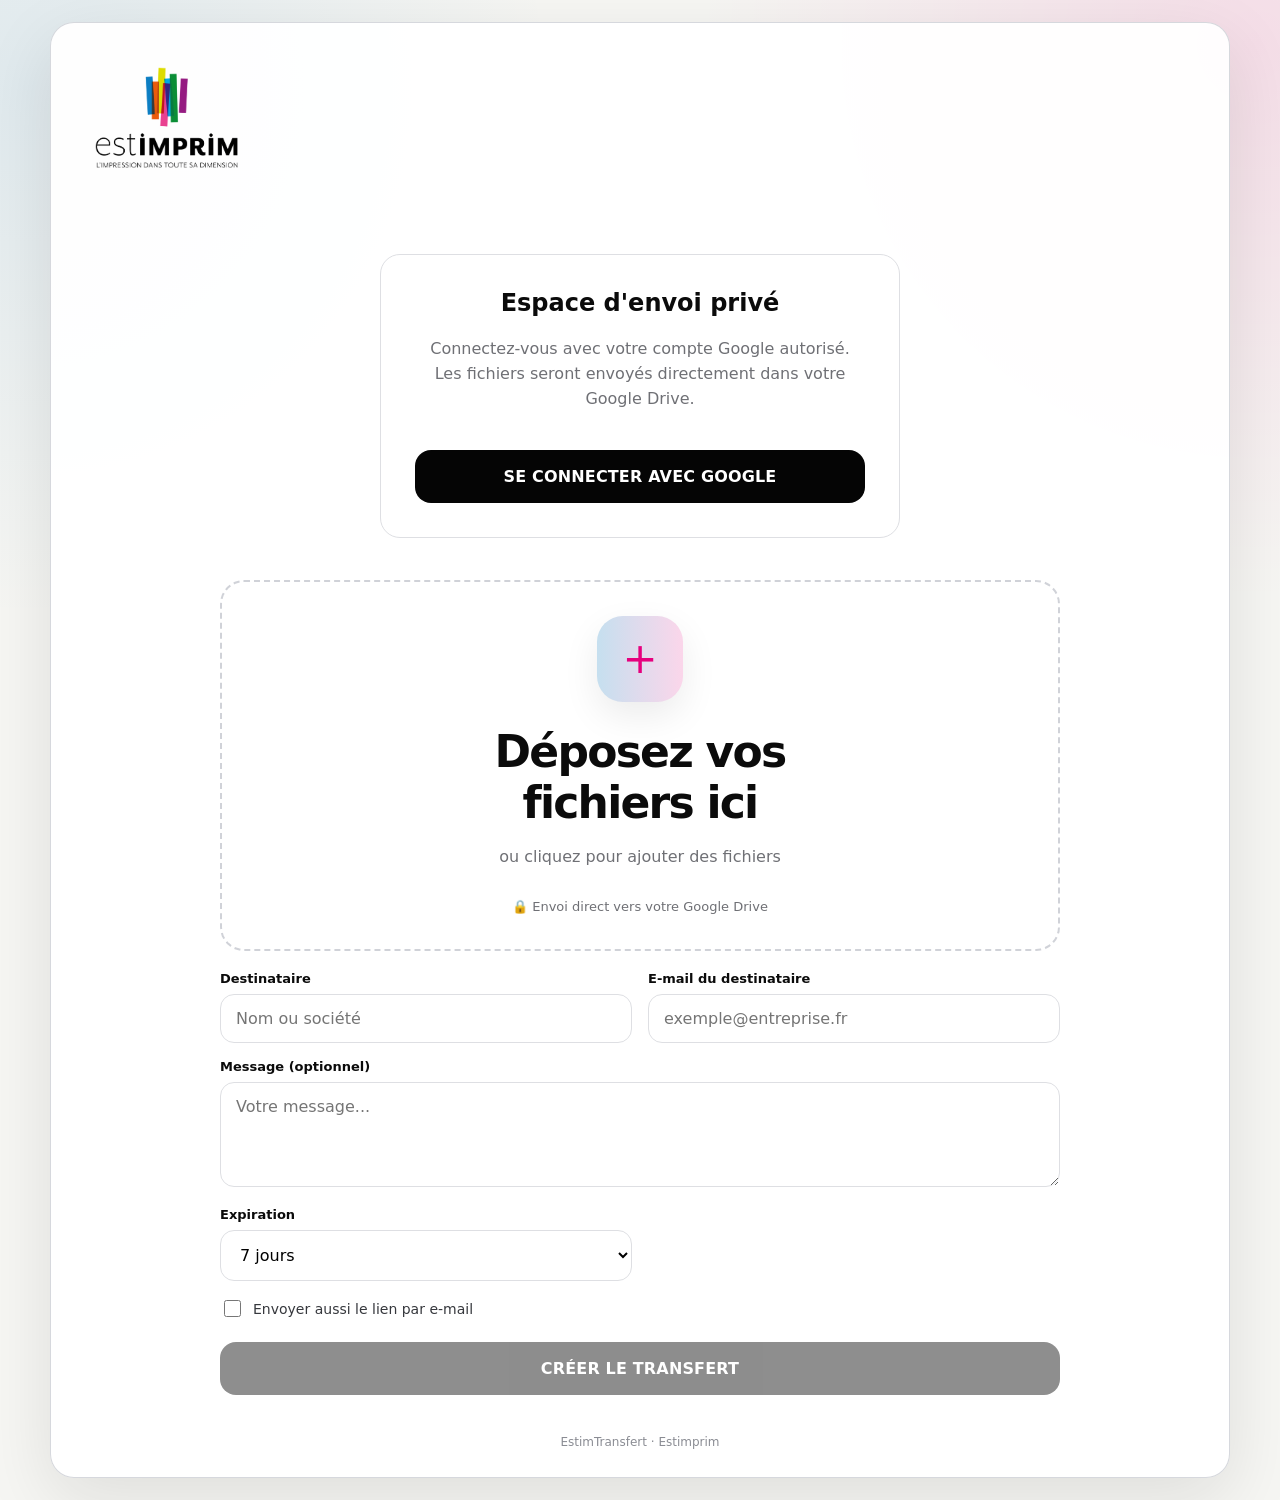
==== commit 2852c306: "Update index.html" ====
--- a/index.html
+++ b/index.html
@@ -4,7 +4,7 @@
   <meta charset="utf-8">
   <meta name="viewport" content="width=device-width, initial-scale=1">
   <meta name="robots" content="noindex,nofollow">
-  <title>EstimTransfert — Envoyer</title>
+  <title>Estimprim Transfert — Envoyer</title>
   <link rel="stylesheet" href="assets/css/style.css">
   <script src="https://accounts.google.com/gsi/client" async defer></script>
 </head>
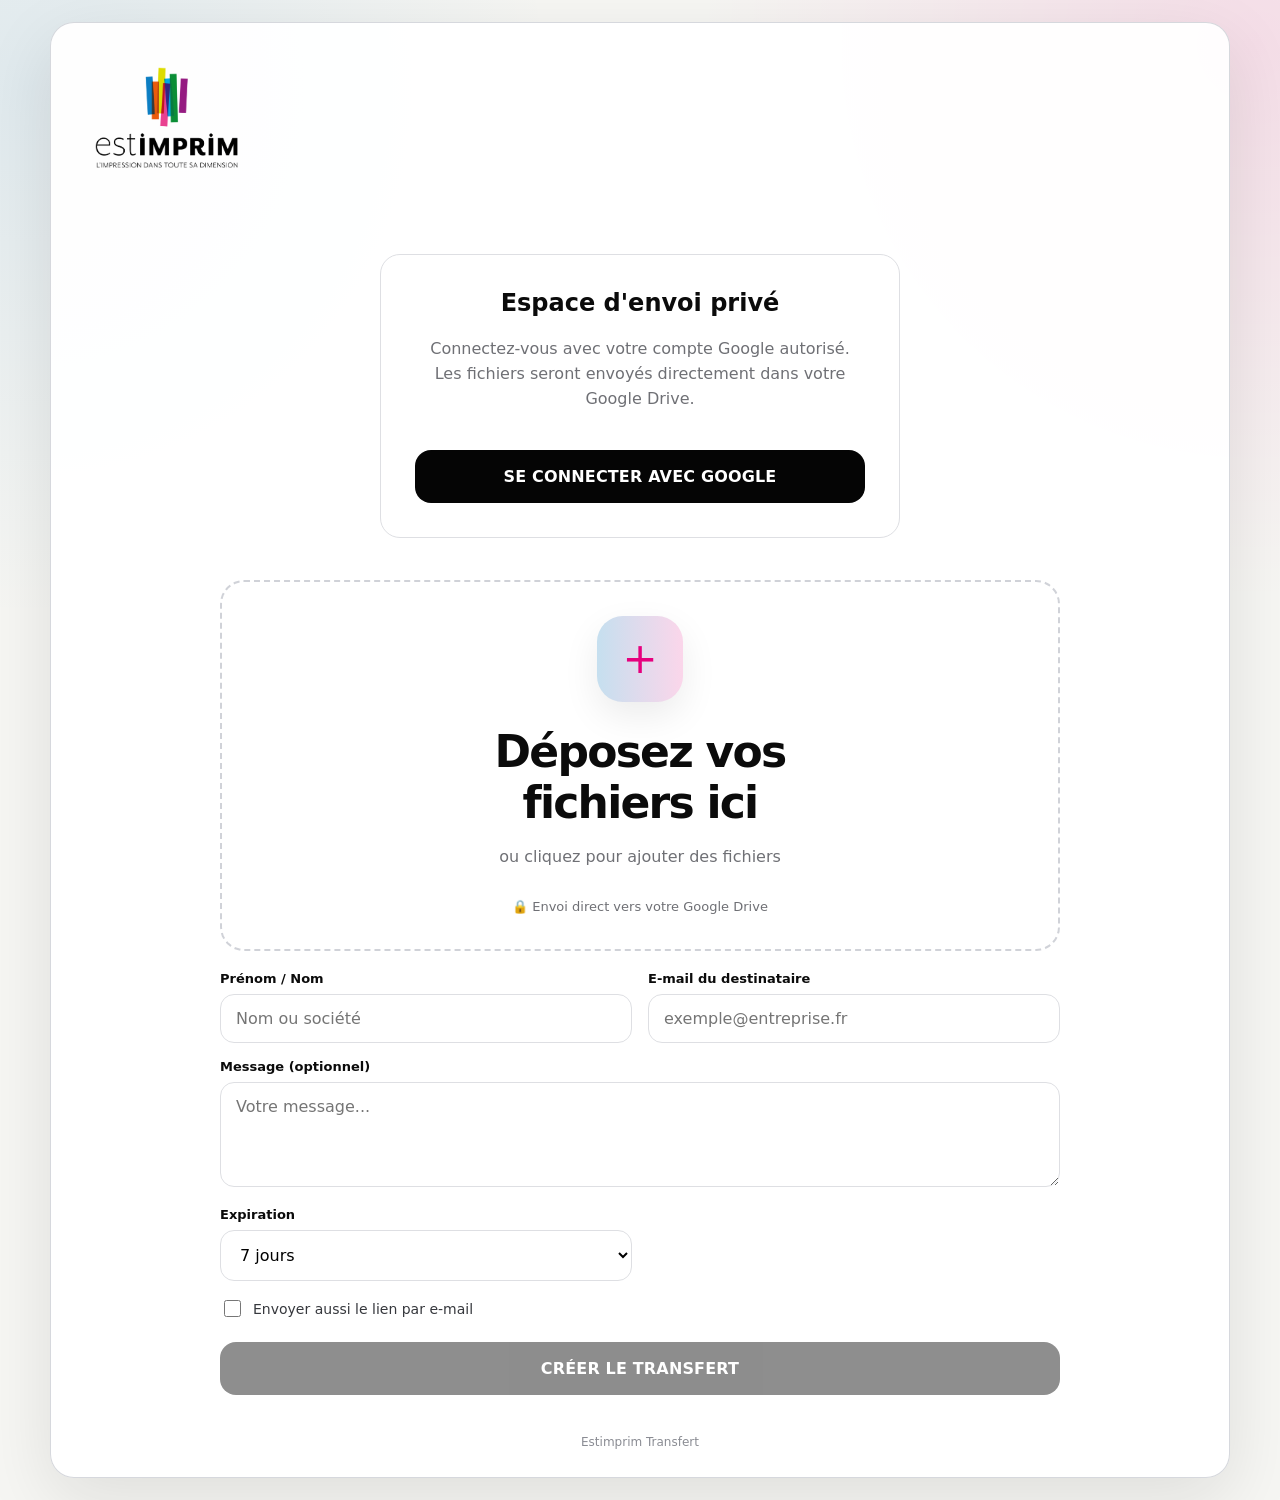
==== commit c8e9dd1f: "Add files via upload" ====
--- a/index.html
+++ b/index.html
@@ -4,17 +4,17 @@
   <meta charset="utf-8">
   <meta name="viewport" content="width=device-width, initial-scale=1">
   <meta name="robots" content="noindex,nofollow">
-  <title>Estimprim Transfert — Envoyer</title>
+  <title>EstimTransfert — Envoyer</title>
   <link rel="stylesheet" href="assets/css/style.css">
   <script src="https://accounts.google.com/gsi/client" async defer></script>
 </head>
 <body>
   <div class="shell">
     <main class="app-card">
+      <img src="assets/img/logo-estimprim.png" alt="Estimprim" width="135" height="100" class="logo">
       <header class="topbar">
-        <img class="logo" src="assets/img/logo-estimprim.png" alt="Estimprim">
-        <div class="top-actions">
-          <button id="signOutBtn" class="ghost-btn" hidden>Déconnexion</button>
+<div class="top-actions">
+        <button id="signOutBtn" class="ghost-btn" hidden>Déconnexion</button>
         </div>
       </header>
 
@@ -42,7 +42,7 @@
 
             <div class="form-grid">
               <div class="field">
-                <label for="recipientName">Destinataire</label>
+                <label for="recipientName">Prénom / Nom</label>
                 <input id="recipientName" type="text" placeholder="Nom ou société">
               </div>
               <div class="field">
@@ -98,7 +98,7 @@
         </div>
       </section>
 
-      <footer class="footer">EstimTransfert · Estimprim</footer>
+      <footer class="footer">Estimprim Transfert</footer>
     </main>
   </div>
 
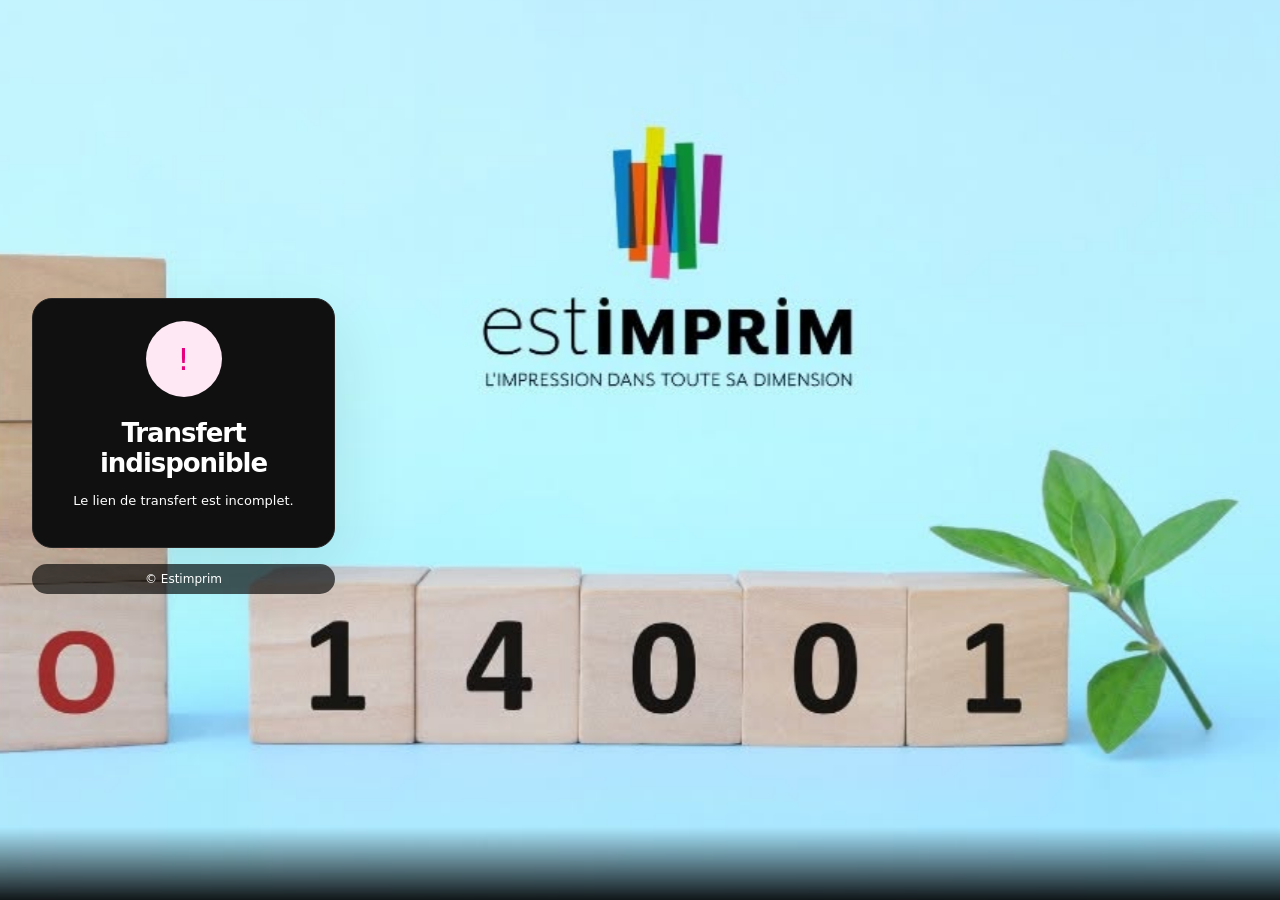
==== commit 489c509b: "Add files via upload" ====
--- a/index.html
+++ b/index.html
@@ -4,110 +4,185 @@
   <meta charset="utf-8">
   <meta name="viewport" content="width=device-width, initial-scale=1">
   <meta name="robots" content="noindex,nofollow">
-  <title>EstimTransfert — Envoyer</title>
-  <link rel="stylesheet" href="assets/css/style.css">
-  <script src="https://accounts.google.com/gsi/client" async defer></script>
+  <title>EstimTransfert — Téléchargement</title>
+  <link rel="stylesheet" href="../assets/css/style.css">
+  <link rel="stylesheet" href="../assets/css/transfer-design.css">
 </head>
-<body>
-  <div class="shell">
-    <main class="app-card">
-      <img src="assets/img/logo-estimprim.png" alt="Estimprim" width="135" height="100" class="logo">
-      <header class="topbar">
-<div class="top-actions">
-        <button id="signOutBtn" class="ghost-btn" hidden>Déconnexion</button>
-        </div>
-      </header>
+<body class="client-download-body">
+  <main class="download-shell client-download-shell">
+    <section class="download-page client-download-page">
 
-      <section id="authBox" class="auth-box">
-        <h2>Espace d'envoi privé</h2>
-        <p>Connectez-vous avec votre compte Google autorisé. Les fichiers seront envoyés directement dans votre Google Drive.</p>
-        <button id="signInBtn" class="primary-btn">SE CONNECTER AVEC GOOGLE</button>
-        <div id="authAlert" class="alert"></div>
-      </section>
 
-      <section id="senderApp" class="hero" hidden>
-        <div class="transfer-panel">
-          <div id="formArea">
-            <div id="dropzone" class="dropzone" tabindex="0" role="button" aria-label="Ajouter des fichiers">
-              <div class="drop-center">
-                <div class="plus-orbit">+</div>
-                <h1>Déposez vos fichiers ici</h1>
-                <p>ou cliquez pour ajouter des fichiers</p>
-                <div class="security-note">🔒 Envoi direct vers votre Google Drive</div>
-              </div>
-            </div>
-            <input id="fileInput" class="file-input" type="file" multiple>
+      <div class="client-download-grid">
 
-            <div id="fileList" class="file-list" hidden></div>
+        <div class="download-card client-download-card">
+          <div id="loading" class="loading">Chargement du transfert…</div>
 
-            <div class="form-grid">
-              <div class="field">
-                <label for="recipientName">Prénom / Nom</label>
-                <input id="recipientName" type="text" placeholder="Nom ou société">
-              </div>
-              <div class="field">
-                <label for="recipientEmail">E-mail du destinataire</label>
-                <input id="recipientEmail" type="email" placeholder="exemple@entreprise.fr">
-              </div>
-              <div class="field full">
-                <label for="message">Message (optionnel)</label>
-                <textarea id="message" placeholder="Votre message..."></textarea>
-              </div>
-              <div class="field">
-                <label for="expiryDays">Expiration</label>
-                <select id="expiryDays">
-                  <option value="1">1 jour</option>
-                  <option value="7" selected>7 jours</option>
-                  <option value="15">15 jours</option>
-                  <option value="30">30 jours</option>
-                </select>
-              </div>
-            </div>
+        <div id="transferContent" hidden>
+        <div class="download-logo-orbit">
+  <img
+    src="../assets/img/logo-estimprim.png"
+    alt="Estimprim"
+    class="download-logo-orbit-img"
+  >
 
-            <div class="options-row">
-              <label class="checkbox">
-                <input id="emailClient" type="checkbox">
-                Envoyer aussi le lien par e-mail
-              </label>
-            </div>
-
-            <div id="statusBox" class="status-box">
-              <div class="status-title" id="statusTitle">Préparation du transfert…</div>
-              <div class="progress-track"><div id="progressFill" class="progress-fill"></div></div>
-              <div id="statusDetail" class="status-detail"></div>
-            </div>
-
-            <div id="senderAlert" class="alert"></div>
-            <button id="createBtn" class="primary-btn" disabled>CRÉER LE TRANSFERT</button>
+  <span class="download-logo-arrow">↓</span>
+</div>
+            <h1>Un transfert pour vous</h1>
+            <p id="senderText">Estimprim vous a envoyé des fichiers.</p>
+            <div id="summary" class="transfer-summary"></div>
+            <div id="messageBox" class="message-box" hidden></div>
+            <div id="clientFileList" class="client-file-list"></div>
+            <button id="downloadAllBtn" class="primary-btn">TÉLÉCHARGER LES FICHIERS</button>
+            <div id="expiryNote" class="expiry-note"></div>
           </div>
 
-          <div id="resultBox" class="result-box">
-            <div class="result-check">✓</div>
-            <h2>Transfert créé</h2>
-            <p>Le lien est prêt à être envoyé à votre client.</p>
-            <div class="link-wrap">
-              <input id="generatedLink" type="text" readonly>
-              <button id="copyBtn" class="copy-btn">COPIER</button>
-            </div>
-            <div id="copyMsg" class="copy-msg"></div>
-            <div class="result-actions">
-              <button id="newTransferBtn" class="secondary-btn">Nouveau transfert</button>
-              <button id="openLinkBtn" class="secondary-btn">Ouvrir la page client</button>
+          <div id="transferError" hidden>
+            <div class="download-orbit">!</div>
+            <h1>Transfert indisponible</h1>
+            <p id="transferErrorText">Ce lien n'est plus disponible.</p>
+          </div>
+        </div>
+
+        <aside class="client-slideshow" aria-label="Galerie Estimprim">
+          <div id="clientSlideshowPhoto" class="client-slideshow-photo" aria-hidden="true"></div>
+
+          <div id="clientSlideshowPlaceholder" class="client-slideshow-placeholder">
+            <div>
+              <strong>ESTIMPRIM</strong>
+              <span>Galerie photos</span>
+              <small>Chargement des photos…</small>
             </div>
           </div>
-        </div>
-      </section>
 
-      <footer class="footer">Estimprim Transfert</footer>
-    </main>
-  </div>
+          <div class="client-slideshow-caption">
+            <strong></strong>
+            <span></span>
+          </div>
+        </aside>
 
-  <iframe id="backendFrame" name="backendFrame" style="display:none"></iframe>
-  <form id="backendForm" method="post" target="backendFrame" style="display:none">
-    <input type="hidden" name="payload" id="backendPayload">
-  </form>
+      </div>
 
-  <script src="assets/js/config.js"></script>
-  <script src="assets/js/admin.js"></script>
+      <footer class="footer">© Estimprim</footer>
+    </section>
+  </main>
+
+  <!-- Le diaporama est volontairement indépendant de transfer.js -->
+  <script>
+    (function () {
+      const PHOTOS = [ 
+        '1756732476811.jpeg',
+        '1762945013750.jpeg',
+        '473174644_1117451139759220_3743156846620643893_n.jpg',
+        '476886992_9818853528151798_7740103691228781286_n.jpg',
+        '482359928_1183613547101330_5835285409625085282_n.jpg',
+        '486616311_1197701002359251_7907232365323934613_n.jpg',
+        '486955637_1197117682417583_7578840066891000458_n.jpg',
+        '487320947_1200779785384706_6430073320876924404_n.jpg',
+        '487827807_1198607225601962_7083852209065370242_n.jpg',
+        '489817902_1209515494511135_6960883644503999787_n.jpg',
+        '490284490_1210058121123539_7212564635273295740_n.jpg',
+        '490346411_1212117794250905_3942573189948830419_n.jpg',
+        '493153602_1227443599384991_3476029885905123400_n.jpg',
+        '495211068_1236273925168625_7401350350301709400_n.jpg',
+        'IMG_7500.jpg',
+        'IMG_7501.jpg',
+        'IMG_7507.jpg',
+        'IMG_7509.jpg',
+        'IMG_7510.jpg',
+        'IMG_7512.jpg',
+        'IMG_7513.jpg',
+        'IMG_7515.jpg',
+        'IMG_7516.jpg',
+        'IMG_7517.jpg',
+        'IMG_7519.jpg',
+        'IMG_7520.jpg',
+        'IMG_7522.jpg',
+        'IMG_7524.jpg',
+        'IMG_7526.jpg',
+        'IMG_7527.jpg',
+        'IMG_7528.jpg',
+        'IMG_7530.jpg',
+        'IMG_7531.jpg',
+        'IMG_7533.jpg',
+        'IMG_7535.jpg'
+      ];
+
+      const photoLayer = document.getElementById('clientSlideshowPhoto');
+      const placeholder = document.getElementById('clientSlideshowPlaceholder');
+
+      if (!photoLayer || !placeholder || !PHOTOS.length) return;
+
+      // Mélange aléatoire à chaque ouverture de la page.
+      const photos = PHOTOS.slice();
+      for (let i = photos.length - 1; i > 0; i--) {
+        const j = Math.floor(Math.random() * (i + 1));
+        const tmp = photos[i];
+        photos[i] = photos[j];
+        photos[j] = tmp;
+      }
+
+      // Construit le chemin à partir de l'URL réelle de la page GitHub Pages.
+      // Cela conserve automatiquement le nom du dépôt dans l'URL.
+      const slideshowBase = new URL('../assets/img/slideshow/', window.location.href);
+
+      let index = 0;
+      let failedCount = 0;
+      let timer = null;
+
+      function scheduleNext() {
+        window.clearTimeout(timer);
+        timer = window.setTimeout(showNext, 5200);
+      }
+
+      function showNext() {
+        if (!photos.length) return;
+
+        const fileName = photos[index];
+        index = (index + 1) % photos.length;
+
+        const url = new URL(fileName, slideshowBase).href;
+        const preloader = new Image();
+
+        preloader.onload = function () {
+          failedCount = 0;
+
+          photoLayer.classList.remove('is-visible');
+
+          window.setTimeout(function () {
+            photoLayer.style.backgroundImage = 'url("' + url.replace(/"/g, '%22') + '")';
+            placeholder.style.display = 'none';
+
+            window.requestAnimationFrame(function () {
+              photoLayer.classList.add('is-visible');
+            });
+
+            scheduleNext();
+          }, 220);
+        };
+
+        preloader.onerror = function () {
+          console.warn('EstimTransfert : photo introuvable', url);
+          failedCount += 1;
+
+          if (failedCount < photos.length) {
+            window.setTimeout(showNext, 100);
+          } else {
+            placeholder.style.display = 'flex';
+            const small = placeholder.querySelector('small');
+            if (small) small.textContent = 'Aucune photo accessible dans assets/img/slideshow/';
+          }
+        };
+
+        preloader.src = url;
+      }
+
+      showNext();
+    })();
+  </script>
+
+  <script src="../assets/js/config.js"></script>
+  <script src="../assets/js/transfer.js"></script>
 </body>
 </html>
+
--- a/assets/css/style.css
+++ b/assets/css/style.css
@@ -412,3 +412,435 @@
   .client-file-row { grid-template-columns: 40px minmax(0,1fr); }
   .download-one { grid-column: 1 / -1; width: 100%; }
 }
+
+/* =========================================================
+   ESTIMTRANSFERT — PAGE CLIENT NOIRE + DIAPORAMA
+   À AJOUTER TOUT EN BAS DE assets/css/style.css
+   ========================================================= */
+
+.client-download-body {
+  margin: 0;
+  min-height: 100%;
+  background: #000;
+  color: #fff;
+}
+
+.client-download-shell {
+  width: 100%;
+  background: #000;
+}
+
+.client-download-page {
+  width: min(1180px, calc(100% - 40px));
+  margin: 0 auto;
+  padding: 28px 0 36px;
+}
+
+/* Logo Estimprim ORIGINAL — aucune modification du visuel */
+.client-logo-circle {
+  width: 150px;
+  height: 150px;
+  margin: 0 auto 30px;
+  padding: 18px;
+  border-radius: 50%;
+  background: #fff;
+  display: flex;
+  align-items: center;
+  justify-content: center;
+  box-sizing: border-box;
+}
+
+.client-logo-circle .download-logo {
+  display: block;
+  width: 100%;
+  height: 100%;
+  margin: 0;
+  object-fit: contain;
+}
+
+.client-download-grid {
+  display: grid;
+  grid-template-columns: minmax(0, 1.05fr) minmax(330px, .95fr);
+  gap: 26px;
+  align-items: stretch;
+}
+
+.client-download-card {
+  min-width: 0;
+  min-height: 480px;
+  background: #101010;
+  color: #fff;
+  border: 1px solid #272727;
+  border-radius: 24px;
+  padding: 32px;
+  box-sizing: border-box;
+}
+
+.client-download-card h1,
+.client-download-card p,
+.client-download-card .loading,
+.client-download-card .transfer-summary,
+.client-download-card .expiry-note {
+  color: inherit;
+}
+
+.client-download-card .message-box,
+.client-download-card .client-file-row {
+  background: #181818;
+  border-color: #303030;
+  color: #fff;
+}
+
+/* Diaporama à droite */
+.client-slideshow {
+  position: relative;
+  min-width: 0;
+  min-height: 480px;
+  overflow: hidden;
+  border: 1px solid #272727;
+  border-radius: 24px;
+  background: #111;
+}
+
+.client-slideshow-image {
+  position: absolute;
+  inset: 0;
+  width: 100%;
+  height: 100%;
+  object-fit: cover;
+  opacity: 0;
+  transform: scale(1.035);
+  transition: opacity .75s ease, transform 4.2s ease;
+}
+
+.client-slideshow-image.is-visible {
+  opacity: 1;
+  transform: scale(1.09);
+}
+
+.client-slideshow-placeholder {
+  position: absolute;
+  inset: 0;
+  display: flex;
+  align-items: center;
+  justify-content: center;
+  padding: 30px;
+  text-align: center;
+  background:
+    radial-gradient(circle at 70% 24%, rgba(0, 170, 205, .18), transparent 30%),
+    radial-gradient(circle at 22% 78%, rgba(224, 53, 121, .16), transparent 28%),
+    #101010;
+}
+
+.client-slideshow-placeholder strong,
+.client-slideshow-placeholder span,
+.client-slideshow-placeholder small {
+  display: block;
+}
+
+.client-slideshow-placeholder strong {
+  margin-bottom: 8px;
+  font-size: 28px;
+  letter-spacing: .08em;
+}
+
+.client-slideshow-placeholder span {
+  margin-bottom: 16px;
+  color: #d0d0d0;
+  font-size: 17px;
+}
+
+.client-slideshow-placeholder small {
+  color: #858585;
+  line-height: 1.6;
+}
+
+.client-slideshow-caption {
+  position: absolute;
+  z-index: 2;
+  right: 0;
+  bottom: 0;
+  left: 0;
+  padding: 24px;
+
+  background: transparent;
+
+  pointer-events: none;
+}
+
+.client-slideshow-caption strong,
+.client-slideshow-caption span {
+  display: block;
+}
+
+.client-slideshow-caption strong {
+  margin-bottom: 3px;
+  font-size: 18px;
+}
+
+.client-slideshow-caption span {
+  color: #d2d2d2;
+  font-size: 13px;
+}
+
+/* Barre de progression multicolore inspirée des couleurs du logo Estimprim.
+   Ces sélecteurs couvrent les noms utilisés dans les différentes versions
+   de la page sans modifier transfer.js. */
+.client-progress-track,
+.download-progress-track,
+.progress-track,
+.client-download-progress .client-progress-track {
+  overflow: hidden;
+  border-radius: 999px;
+  background: #292929;
+}
+
+.client-progress-fill,
+.download-progress-fill,
+.progress-fill,
+.client-download-progress .client-progress-fill {
+  border-radius: inherit;
+  background: linear-gradient(
+    90deg,
+    #e5332a 0%,
+    #f28c24 16%,
+    #f2d52c 31%,
+    #70b74b 47%,
+    #22a6b3 64%,
+    #3878c7 81%,
+    #9d4f9d 100%
+  ) !important;
+  background-size: 180% 100% !important;
+  animation: estimprim-progress-colors 2.4s linear infinite;
+}
+
+@keyframes estimprim-progress-colors {
+  from { background-position: 0% 50%; }
+  to   { background-position: 180% 50%; }
+}
+
+.client-download-page .footer {
+  margin-top: 24px;
+  color: #777;
+  text-align: center;
+}
+
+@media (max-width: 860px) {
+  .client-download-page {
+    width: min(100% - 24px, 680px);
+    padding-top: 20px;
+  }
+
+  .client-logo-circle {
+    margin-bottom: 22px;
+  }
+
+  .client-download-grid {
+    grid-template-columns: 1fr;
+  }
+
+  .client-download-card,
+  .client-slideshow {
+    min-height: auto;
+  }
+
+  .client-slideshow {
+    min-height: 340px;
+  }
+}
+
+@media (max-width: 520px) {
+  .client-logo-circle {
+    width: 150px;
+    height: 150px;
+  }
+
+  .client-download-card {
+    padding: 24px 18px;
+    border-radius: 18px;
+  }
+
+  .client-slideshow {
+    min-height: 280px;
+    border-radius: 18px;
+  }
+}
+
+@media (prefers-reduced-motion: reduce) {
+  .client-slideshow-image,
+  .client-progress-fill,
+  .download-progress-fill,
+  .progress-fill {
+    animation: none !important;
+    transition: none !important;
+  }
+}
+/* =========================================================
+   CORRECTION DIAPORAMA ESTIMTRANSFERT
+   À COLLER TOUT EN BAS de assets/css/style.css
+   ========================================================= */
+
+.client-slideshow {
+  position: relative;
+  min-width: 0;
+  min-height: 480px;
+  overflow: hidden;
+  border: 1px solid #272727;
+  border-radius: 24px;
+  background: #111;
+}
+
+.client-slideshow-photo {
+  position: absolute;
+  inset: 0;
+  z-index: 1;
+  background-position: center center;
+  background-repeat: no-repeat;
+  background-size: cover;
+  opacity: 0;
+  transform: scale(1.02);
+  transition: opacity .65s ease, transform 5.2s ease;
+  will-change: opacity, transform;
+}
+
+.client-slideshow-photo.is-visible {
+  opacity: 1;
+  transform: scale(1.08);
+}
+
+.client-slideshow-placeholder {
+  position: absolute;
+  inset: 0;
+  z-index: 0;
+  display: flex;
+  align-items: center;
+  justify-content: center;
+  padding: 30px;
+  text-align: center;
+  background: #101010;
+}
+
+.client-slideshow-placeholder strong,
+.client-slideshow-placeholder span,
+.client-slideshow-placeholder small {
+  display: block;
+}
+
+.client-slideshow-placeholder strong {
+  margin-bottom: 8px;
+  font-size: 28px;
+  letter-spacing: .08em;
+  color: #fff;
+}
+
+.client-slideshow-placeholder span {
+  margin-bottom: 16px;
+  color: #d0d0d0;
+  font-size: 17px;
+}
+
+.client-slideshow-placeholder small {
+  color: #858585;
+  line-height: 1.6;
+}
+
+.client-slideshow-caption {
+  position: absolute;
+  z-index: 2;
+  right: 0;
+  bottom: 0;
+  left: 0;
+  padding: 48px 24px 22px;
+  background: linear-gradient(to top, rgba(0,0,0,.90), rgba(0,0,0,0));
+  pointer-events: none;
+}
+
+.client-slideshow-caption strong,
+.client-slideshow-caption span {
+  display: block;
+}
+
+.client-slideshow-caption strong {
+  margin-bottom: 3px;
+  color: #fff;
+  font-size: 18px;
+}
+
+.client-slideshow-caption span {
+  color: #d2d2d2;
+  font-size: 13px;
+}
+
+@media (max-width: 860px) {
+  .client-slideshow {
+    min-height: 340px;
+  }
+}
+
+@media (max-width: 520px) {
+  .client-slideshow {
+    min-height: 280px;
+    border-radius: 18px;
+  }
+}
+/* =========================================================
+   LOGO ESTIMPRIM DANS LE ROND DE TÉLÉCHARGEMENT
+   ========================================================= */
+
+.download-logo-orbit {
+  width: 100px;
+  height: 100px;
+
+  margin: 0 auto 24px;
+
+  border-radius: 50%;
+  background: #fff;
+
+  display: flex;
+  flex-direction: column;
+  align-items: center;
+  justify-content: center;
+
+  box-sizing: border-box;
+
+  padding: 13px 14px 8px;
+
+  overflow: hidden;
+}
+
+
+/* Logo Estimprim original */
+.download-logo-orbit-img {
+  display: block;
+
+  width: 72px;
+  height: auto;
+
+  max-height: 55px;
+
+  object-fit: contain;
+
+  margin: 0;
+}
+
+
+/* Flèche sous le logo */
+.download-logo-arrow {
+  display: block;
+
+  margin-top: 3px;
+
+  color: #111;
+  font-size: 20px;
+  font-weight: 700;
+  line-height: 1;
+}
+#downloadAllBtn {
+  background: #f28c24;
+  color: #fff;
+  border: none;
+}
+
+#downloadAllBtn:hover {
+  background: #d97712;
+}
--- a/assets/css/transfer-design.css
+++ b/assets/css/transfer-design.css
@@ -0,0 +1,26 @@
+/* Galerie en plein écran derrière la fenêtre de transfert d'origine. */
+.client-download-body { isolation:isolate; }
+.client-download-shell { background:transparent; min-height:100vh; min-height:100svh; }
+.client-download-grid { display:block; }
+.client-download-page { width:calc(100% - 64px); }
+.client-download-card { position:relative; z-index:1; width:min(303px,100%); margin:0; min-height:0; padding:22px 18px; border-radius:20px; }
+.client-download-card h1 { font-size:26px; line-height:1.15; }
+.client-download-card p { font-size:13px; }
+.client-download-card .download-logo-orbit { width:66px; height:66px; padding:8px; margin-bottom:18px; }
+.client-download-card .download-logo-orbit-img { width:48px; max-height:36px; }
+.client-download-card .download-logo-arrow { font-size:15px; }
+.client-download-card .transfer-summary { font-size:12px; padding:7px 10px; margin:8px 0 16px; }
+.client-download-card .message-box { font-size:12px; line-height:1.5; padding:12px; margin-bottom:16px; }
+.client-download-card .client-file-list { border-radius:12px; margin-bottom:16px; }
+.client-download-card .client-file-row { grid-template-columns:28px minmax(0,1fr); gap:8px; padding:10px; }
+.client-download-card .file-icon { width:28px; height:32px; font-size:9px; border-radius:8px; }
+.client-download-card .file-name { font-size:12px; }
+.client-download-card .file-size { font-size:11px; }
+.client-download-card .download-one { grid-column:1/-1; width:100%; min-height:36px; font-size:11px; padding:7px; }
+.client-download-card #downloadAllBtn { font-size:11px; padding:15px 10px; margin-top:4px; border-radius:12px; }
+.client-download-card .expiry-note { font-size:11px; margin-top:14px; }
+.client-download-body .client-slideshow { position:fixed; inset:0; z-index:-1; width:100%; height:100%; min-height:0; border:0; border-radius:0; pointer-events:none; }
+.client-download-body .client-slideshow-photo { background-size:cover; background-position:center; }
+.client-download-page .footer { position:relative; z-index:1; width:303px; max-width:100%; margin:16px 0 0; padding:8px 12px; color:#fff; background:rgba(0,0,0,.65); border-radius:20px; }
+@media(max-width:520px) { .client-download-page { width:calc(100% - 32px); } .client-download-card { width:100%; } .client-download-page .footer { width:100%; } }
+@media(prefers-reduced-motion:reduce) { .client-download-body .client-slideshow-photo { transition:none; transform:none; } }
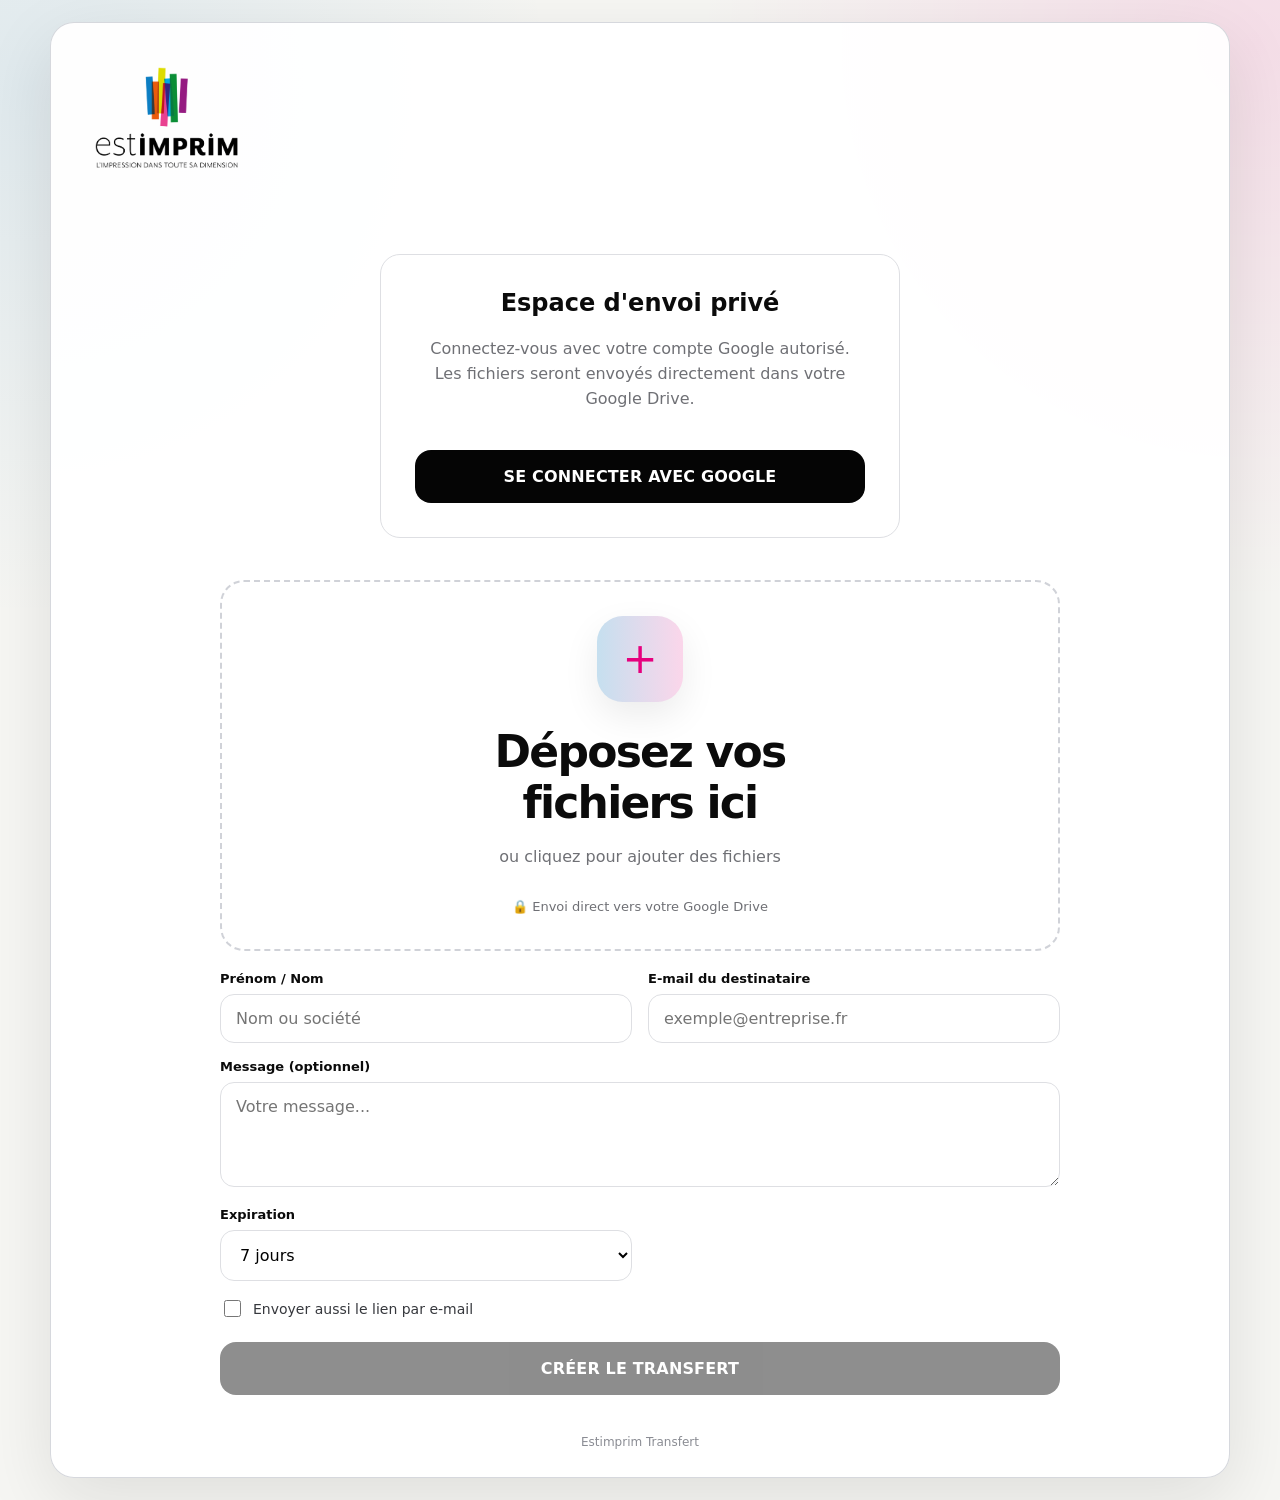
==== commit 6279351f: "Add files via upload" ====
--- a/index.html
+++ b/index.html
@@ -4,185 +4,110 @@
   <meta charset="utf-8">
   <meta name="viewport" content="width=device-width, initial-scale=1">
   <meta name="robots" content="noindex,nofollow">
-  <title>EstimTransfert — Téléchargement</title>
-  <link rel="stylesheet" href="../assets/css/style.css">
-  <link rel="stylesheet" href="../assets/css/transfer-design.css">
+  <title>EstimTransfert — Envoyer</title>
+  <link rel="stylesheet" href="assets/css/style.css">
+  <script src="https://accounts.google.com/gsi/client" async defer></script>
 </head>
-<body class="client-download-body">
-  <main class="download-shell client-download-shell">
-    <section class="download-page client-download-page">
+<body>
+  <div class="shell">
+    <main class="app-card">
+      <img src="assets/img/logo-estimprim.png" alt="Estimprim" width="135" height="100" class="logo">
+      <header class="topbar">
+<div class="top-actions">
+        <button id="signOutBtn" class="ghost-btn" hidden>Déconnexion</button>
+        </div>
+      </header>
 
+      <section id="authBox" class="auth-box">
+        <h2>Espace d'envoi privé</h2>
+        <p>Connectez-vous avec votre compte Google autorisé. Les fichiers seront envoyés directement dans votre Google Drive.</p>
+        <button id="signInBtn" class="primary-btn">SE CONNECTER AVEC GOOGLE</button>
+        <div id="authAlert" class="alert"></div>
+      </section>
 
-      <div class="client-download-grid">
+      <section id="senderApp" class="hero" hidden>
+        <div class="transfer-panel">
+          <div id="formArea">
+            <div id="dropzone" class="dropzone" tabindex="0" role="button" aria-label="Ajouter des fichiers">
+              <div class="drop-center">
+                <div class="plus-orbit">+</div>
+                <h1>Déposez vos fichiers ici</h1>
+                <p>ou cliquez pour ajouter des fichiers</p>
+                <div class="security-note">🔒 Envoi direct vers votre Google Drive</div>
+              </div>
+            </div>
+            <input id="fileInput" class="file-input" type="file" multiple>
 
-        <div class="download-card client-download-card">
-          <div id="loading" class="loading">Chargement du transfert…</div>
+            <div id="fileList" class="file-list" hidden></div>
 
-        <div id="transferContent" hidden>
-        <div class="download-logo-orbit">
-  <img
-    src="../assets/img/logo-estimprim.png"
-    alt="Estimprim"
-    class="download-logo-orbit-img"
-  >
+            <div class="form-grid">
+              <div class="field">
+                <label for="recipientName">Prénom / Nom</label>
+                <input id="recipientName" type="text" placeholder="Nom ou société">
+              </div>
+              <div class="field">
+                <label for="recipientEmail">E-mail du destinataire</label>
+                <input id="recipientEmail" type="email" placeholder="exemple@entreprise.fr">
+              </div>
+              <div class="field full">
+                <label for="message">Message (optionnel)</label>
+                <textarea id="message" placeholder="Votre message..."></textarea>
+              </div>
+              <div class="field">
+                <label for="expiryDays">Expiration</label>
+                <select id="expiryDays">
+                  <option value="1">1 jour</option>
+                  <option value="7" selected>7 jours</option>
+                  <option value="15">15 jours</option>
+                  <option value="30">30 jours</option>
+                </select>
+              </div>
+            </div>
 
-  <span class="download-logo-arrow">↓</span>
-</div>
-            <h1>Un transfert pour vous</h1>
-            <p id="senderText">Estimprim vous a envoyé des fichiers.</p>
-            <div id="summary" class="transfer-summary"></div>
-            <div id="messageBox" class="message-box" hidden></div>
-            <div id="clientFileList" class="client-file-list"></div>
-            <button id="downloadAllBtn" class="primary-btn">TÉLÉCHARGER LES FICHIERS</button>
-            <div id="expiryNote" class="expiry-note"></div>
+            <div class="options-row">
+              <label class="checkbox">
+                <input id="emailClient" type="checkbox">
+                Envoyer aussi le lien par e-mail
+              </label>
+            </div>
+
+            <div id="statusBox" class="status-box">
+              <div class="status-title" id="statusTitle">Préparation du transfert…</div>
+              <div class="progress-track"><div id="progressFill" class="progress-fill"></div></div>
+              <div id="statusDetail" class="status-detail"></div>
+            </div>
+
+            <div id="senderAlert" class="alert"></div>
+            <button id="createBtn" class="primary-btn" disabled>CRÉER LE TRANSFERT</button>
           </div>
 
-          <div id="transferError" hidden>
-            <div class="download-orbit">!</div>
-            <h1>Transfert indisponible</h1>
-            <p id="transferErrorText">Ce lien n'est plus disponible.</p>
+          <div id="resultBox" class="result-box">
+            <div class="result-check">✓</div>
+            <h2>Transfert créé</h2>
+            <p>Le lien est prêt à être envoyé à votre client.</p>
+            <div class="link-wrap">
+              <input id="generatedLink" type="text" readonly>
+              <button id="copyBtn" class="copy-btn">COPIER</button>
+            </div>
+            <div id="copyMsg" class="copy-msg"></div>
+            <div class="result-actions">
+              <button id="newTransferBtn" class="secondary-btn">Nouveau transfert</button>
+              <button id="openLinkBtn" class="secondary-btn">Ouvrir la page client</button>
+            </div>
           </div>
         </div>
+      </section>
 
-        <aside class="client-slideshow" aria-label="Galerie Estimprim">
-          <div id="clientSlideshowPhoto" class="client-slideshow-photo" aria-hidden="true"></div>
+      <footer class="footer">Estimprim Transfert</footer>
+    </main>
+  </div>
 
-          <div id="clientSlideshowPlaceholder" class="client-slideshow-placeholder">
-            <div>
-              <strong>ESTIMPRIM</strong>
-              <span>Galerie photos</span>
-              <small>Chargement des photos…</small>
-            </div>
-          </div>
+  <iframe id="backendFrame" name="backendFrame" style="display:none"></iframe>
+  <form id="backendForm" method="post" target="backendFrame" style="display:none">
+    <input type="hidden" name="payload" id="backendPayload">
+  </form>
 
-          <div class="client-slideshow-caption">
-            <strong></strong>
-            <span></span>
-          </div>
-        </aside>
-
-      </div>
-
-      <footer class="footer">© Estimprim</footer>
-    </section>
-  </main>
-
-  <!-- Le diaporama est volontairement indépendant de transfer.js -->
-  <script>
-    (function () {
-      const PHOTOS = [ 
-        '1756732476811.jpeg',
-        '1762945013750.jpeg',
-        '473174644_1117451139759220_3743156846620643893_n.jpg',
-        '476886992_9818853528151798_7740103691228781286_n.jpg',
-        '482359928_1183613547101330_5835285409625085282_n.jpg',
-        '486616311_1197701002359251_7907232365323934613_n.jpg',
-        '486955637_1197117682417583_7578840066891000458_n.jpg',
-        '487320947_1200779785384706_6430073320876924404_n.jpg',
-        '487827807_1198607225601962_7083852209065370242_n.jpg',
-        '489817902_1209515494511135_6960883644503999787_n.jpg',
-        '490284490_1210058121123539_7212564635273295740_n.jpg',
-        '490346411_1212117794250905_3942573189948830419_n.jpg',
-        '493153602_1227443599384991_3476029885905123400_n.jpg',
-        '495211068_1236273925168625_7401350350301709400_n.jpg',
-        'IMG_7500.jpg',
-        'IMG_7501.jpg',
-        'IMG_7507.jpg',
-        'IMG_7509.jpg',
-        'IMG_7510.jpg',
-        'IMG_7512.jpg',
-        'IMG_7513.jpg',
-        'IMG_7515.jpg',
-        'IMG_7516.jpg',
-        'IMG_7517.jpg',
-        'IMG_7519.jpg',
-        'IMG_7520.jpg',
-        'IMG_7522.jpg',
-        'IMG_7524.jpg',
-        'IMG_7526.jpg',
-        'IMG_7527.jpg',
-        'IMG_7528.jpg',
-        'IMG_7530.jpg',
-        'IMG_7531.jpg',
-        'IMG_7533.jpg',
-        'IMG_7535.jpg'
-      ];
-
-      const photoLayer = document.getElementById('clientSlideshowPhoto');
-      const placeholder = document.getElementById('clientSlideshowPlaceholder');
-
-      if (!photoLayer || !placeholder || !PHOTOS.length) return;
-
-      // Mélange aléatoire à chaque ouverture de la page.
-      const photos = PHOTOS.slice();
-      for (let i = photos.length - 1; i > 0; i--) {
-        const j = Math.floor(Math.random() * (i + 1));
-        const tmp = photos[i];
-        photos[i] = photos[j];
-        photos[j] = tmp;
-      }
-
-      // Construit le chemin à partir de l'URL réelle de la page GitHub Pages.
-      // Cela conserve automatiquement le nom du dépôt dans l'URL.
-      const slideshowBase = new URL('../assets/img/slideshow/', window.location.href);
-
-      let index = 0;
-      let failedCount = 0;
-      let timer = null;
-
-      function scheduleNext() {
-        window.clearTimeout(timer);
-        timer = window.setTimeout(showNext, 5200);
-      }
-
-      function showNext() {
-        if (!photos.length) return;
-
-        const fileName = photos[index];
-        index = (index + 1) % photos.length;
-
-        const url = new URL(fileName, slideshowBase).href;
-        const preloader = new Image();
-
-        preloader.onload = function () {
-          failedCount = 0;
-
-          photoLayer.classList.remove('is-visible');
-
-          window.setTimeout(function () {
-            photoLayer.style.backgroundImage = 'url("' + url.replace(/"/g, '%22') + '")';
-            placeholder.style.display = 'none';
-
-            window.requestAnimationFrame(function () {
-              photoLayer.classList.add('is-visible');
-            });
-
-            scheduleNext();
-          }, 220);
-        };
-
-        preloader.onerror = function () {
-          console.warn('EstimTransfert : photo introuvable', url);
-          failedCount += 1;
-
-          if (failedCount < photos.length) {
-            window.setTimeout(showNext, 100);
-          } else {
-            placeholder.style.display = 'flex';
-            const small = placeholder.querySelector('small');
-            if (small) small.textContent = 'Aucune photo accessible dans assets/img/slideshow/';
-          }
-        };
-
-        preloader.src = url;
-      }
-
-      showNext();
-    })();
-  </script>
-
-  <script src="../assets/js/config.js"></script>
-  <script src="../assets/js/transfer.js"></script>
+  <script src="assets/js/config.js"></script>
+  <script src="assets/js/admin.js"></script>
 </body>
 </html>
-
